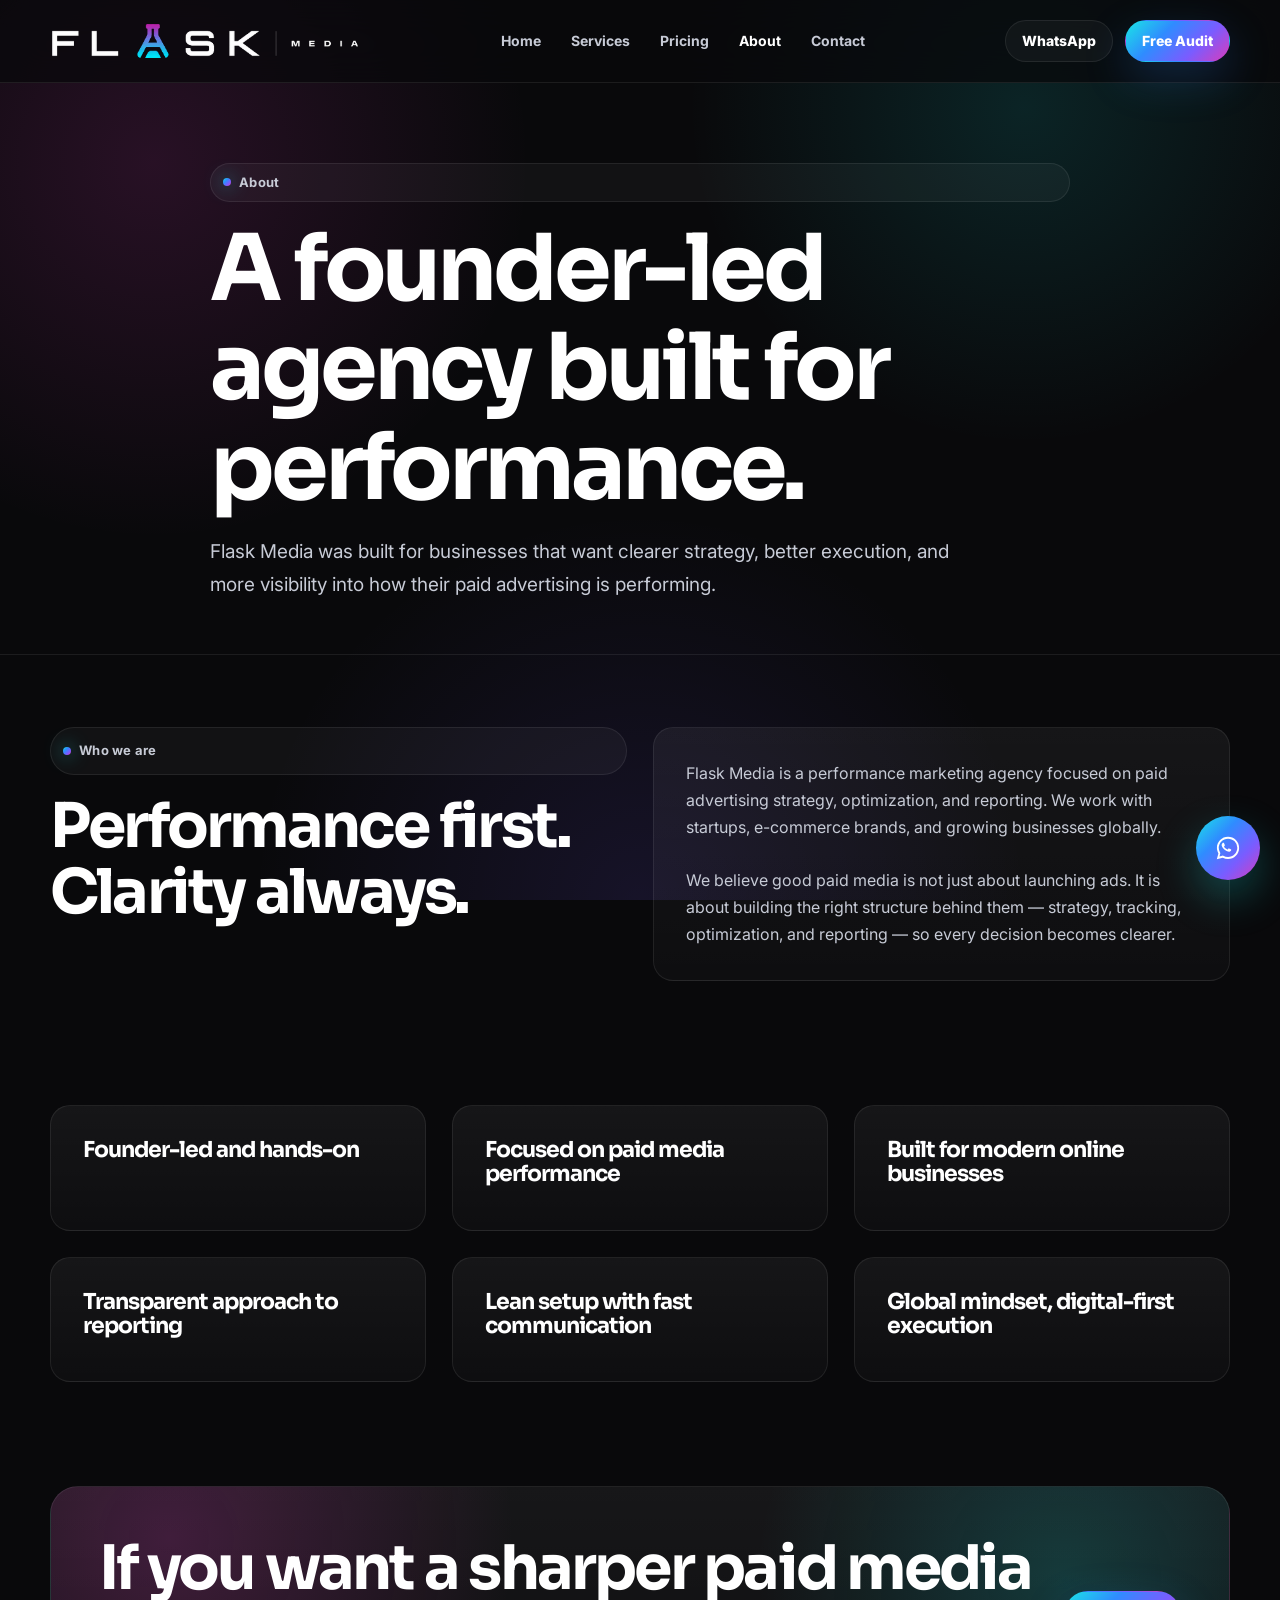
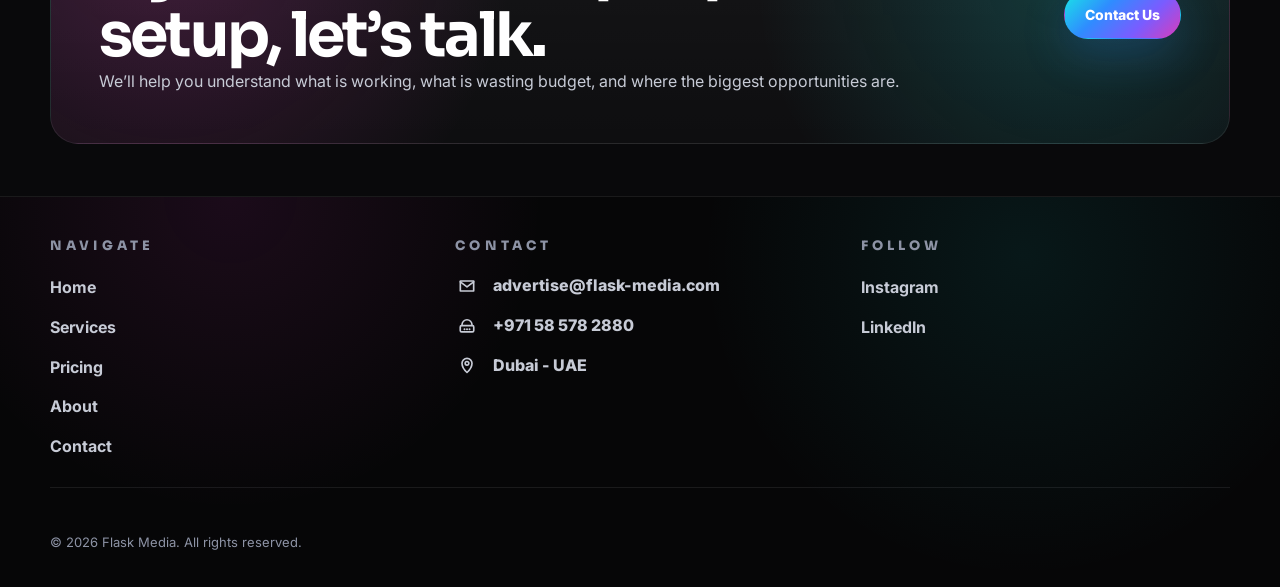
==== about.html @ 3017b017 "update" ====
<!doctype html>
<html lang="en">

<head>
<!-- Google Tag Manager -->
<script>(function(w,d,s,l,i){w[l]=w[l]||[];w[l].push({'gtm.start':
new Date().getTime(),event:'gtm.js'});var f=d.getElementsByTagName(s)[0],
j=d.createElement(s),dl=l!='dataLayer'?'&l='+l:'';j.async=true;j.src=
'https://www.googletagmanager.com/gtm.js?id='+i+dl;f.parentNode.insertBefore(j,f);
})(window,document,'script','dataLayer','GTM-PZXGPVW9');</script>
<!-- End Google Tag Manager -->
    <meta charset="utf-8">
    <meta name="viewport" content="width=device-width, initial-scale=1">
    <title>About | Flask Media</title>
    <meta name="description"
        content="A founder-led performance marketing agency built for clarity, measurable growth, and global online businesses.">
    <link rel="icon" href="assets/images/favicon.png">
    <link rel="stylesheet" href="assets/css/style.css"><!-- GTM / GA4 / Meta Pixel placeholders -->
</head>

<body>
    <header class="site-header">
        <div class="container nav-wrap"><a class="logo" href="index.html"><img src="assets/images/flask-media-logo.png"
                    alt="Flask Media logo"></a>
            <nav class="nav-links"><a href="index.html">Home</a><a href="services.html">Services</a><a
                    href="pricing.html">Pricing</a><a class="active" href="about.html">About</a><a
                    href="contact.html">Contact</a></nav>
            <div class="header-actions"><a class="btn btn-secondary btn-small" data-whatsapp>WhatsApp</a><a
                    class="btn btn-primary btn-small" href="contact.html">Free Audit</a><button class="mobile-toggle"
                    aria-label="Open menu"><span></span><span></span><span></span></button></div>
        </div>
    </header>
    <main>
        <section class="page-hero">
            <div class="container section-head reveal"><span class="eyebrow">About</span>
                <h1>A founder-led agency built for performance.</h1>
                <p class="lead">Flask Media was built for businesses that want clearer strategy, better execution, and
                    more visibility into how their paid advertising is performing.</p>
            </div>
        </section>
        <section class="section">
            <div class="container grid-2">
                <div class="section-head reveal"><span class="eyebrow">Who we are</span>
                    <h2>Performance first. Clarity always.</h2>
                </div>
                <div class="card reveal">
                    <p>Flask Media is a performance marketing agency focused on paid advertising strategy, optimization,
                        and reporting. We work with startups, e-commerce brands, and growing businesses globally.</p>
                    <br>
                    <p>We believe good paid media is not just about launching ads. It is about building the right
                        structure behind them — strategy, tracking, optimization, and reporting — so every decision
                        becomes clearer.</p>
                </div>
            </div>
        </section>
        <section class="section-tight">
            <div class="container grid-3">
                <article class="card reveal">
                    <h3>Founder-led and hands-on</h3>
                </article>
                <article class="card reveal">
                    <h3>Focused on paid media performance</h3>
                </article>
                <article class="card reveal">
                    <h3>Built for modern online businesses</h3>
                </article>
                <article class="card reveal">
                    <h3>Transparent approach to reporting</h3>
                </article>
                <article class="card reveal">
                    <h3>Lean setup with fast communication</h3>
                </article>
                <article class="card reveal">
                    <h3>Global mindset, digital-first execution</h3>
                </article>
            </div>
        </section>
        <section class="section-tight">
            <div class="container cta-band reveal">
                <div>
                    <h2>If you want a sharper paid media setup, let’s talk.</h2>
                    <p>We’ll help you understand what is working, what is wasting budget, and where the biggest
                        opportunities are.</p>
                </div><a href="contact.html" class="btn btn-primary">Contact Us</a>
            </div>
        </section>
    </main>
    <footer class="site-footer">
    <div class="container">
      <div class="footer-directory">
        <div class="footer-column">
          <h3>NAVIGATE</h3>
          <div class="footer-links">
            <a href="index.html">Home</a>
            <a href="services.html">Services</a>
            <a href="pricing.html">Pricing</a>
            <a href="about.html">About</a>
            <a href="contact.html">Contact</a>
          </div>
        </div>

        <div class="footer-column">
          <h3>CONTACT</h3>
          <div class="footer-contact-list">
            <a href="mailto:advertise@flask-media.com" class="footer-contact-item">
              <svg class="footer-contact-icon" viewBox="0 0 24 24" aria-hidden="true" focusable="false">
                <path d="M4 6h16v12H4V6Z" fill="none" stroke="currentColor" stroke-width="2" stroke-linejoin="round"/>
                <path d="M4 7l8 6 8-6" fill="none" stroke="currentColor" stroke-width="2" stroke-linecap="round" stroke-linejoin="round"/>
              </svg>
              <span>advertise@flask-media.com</span>
            </a>
            <a href="tel:+971585782880" class="footer-contact-item">
              <svg class="footer-contact-icon" viewBox="0 0 24 24" aria-hidden="true" focusable="false">
                <path d="M6 10.5c0-3.3 2.7-6 6-6s6 2.7 6 6" fill="none" stroke="currentColor" stroke-width="2" stroke-linecap="round"/>
                <path d="M5.5 11.5h13c.9 0 1.6.7 1.6 1.6v4.4c0 .9-.7 1.6-1.6 1.6h-13c-.9 0-1.6-.7-1.6-1.6v-4.4c0-.9.7-1.6 1.6-1.6Z" fill="none" stroke="currentColor" stroke-width="2" stroke-linejoin="round"/>
                <path d="M9 16h.01M12 16h.01M15 16h.01" fill="none" stroke="currentColor" stroke-width="2.4" stroke-linecap="round"/>
              </svg>
              <span>+971 58 578 2880</span>
            </a>
            <span class="footer-contact-item footer-location">
              <svg class="footer-contact-icon" viewBox="0 0 24 24" aria-hidden="true" focusable="false">
                <path d="M12 21s6-5.3 6-11a6 6 0 1 0-12 0c0 5.7 6 11 6 11Z" fill="none" stroke="currentColor" stroke-width="2" stroke-linejoin="round"/>
                <path d="M12 12.2a2.2 2.2 0 1 0 0-4.4 2.2 2.2 0 0 0 0 4.4Z" fill="none" stroke="currentColor" stroke-width="2"/>
              </svg>
              <span>Dubai - UAE</span>
            </span>
          </div>
        </div>

        <div class="footer-column">
          <h3>FOLLOW</h3>
          <div class="footer-links">
            <a href="https://www.instagram.com/" target="_blank" rel="noopener">Instagram</a>
            <a href="https://www.linkedin.com/" target="_blank" rel="noopener">LinkedIn</a>
          </div>
        </div>
      </div>

      <div class="copyright">
        <span>© 2026 Flask Media. All rights reserved.</span>
      </div>
    </div>
  </footer><a class="whatsapp-float" data-whatsapp aria-label="Chat on WhatsApp"><svg class="whatsapp-icon"
            viewBox="0 0 32 32" aria-hidden="true" focusable="false">
            <path fill="currentColor"
                d="M19.11 17.35c-.27-.14-1.6-.79-1.85-.88-.25-.09-.43-.14-.61.14-.18.27-.7.88-.85 1.06-.16.18-.31.2-.58.07-.27-.14-1.13-.42-2.15-1.34-.8-.71-1.34-1.59-1.5-1.86-.16-.27-.02-.42.12-.56.12-.12.27-.31.41-.47.14-.16.18-.27.27-.45.09-.18.05-.34-.02-.47-.07-.14-.61-1.47-.84-2.02-.22-.53-.44-.46-.61-.47l-.52-.01c-.18 0-.47.07-.72.34-.25.27-.95.93-.95 2.27s.97 2.63 1.11 2.81c.14.18 1.9 2.89 4.6 4.05.64.28 1.14.45 1.53.57.64.2 1.22.17 1.68.1.51-.08 1.6-.65 1.83-1.28.23-.63.23-1.17.16-1.28-.06-.11-.25-.18-.52-.32Z" />
            <path fill="currentColor"
                d="M16.02 3.2c-7 0-12.68 5.66-12.68 12.64 0 2.23.59 4.42 1.71 6.34L3.2 28.8l6.78-1.79a12.74 12.74 0 0 0 6.03 1.53h.01c7 0 12.68-5.66 12.68-12.65 0-3.38-1.32-6.55-3.71-8.94A12.58 12.58 0 0 0 16.02 3.2Zm0 23.17h-.01a10.58 10.58 0 0 1-5.39-1.48l-.39-.23-4.02 1.06 1.07-3.91-.25-.4a10.49 10.49 0 0 1-1.63-5.57c0-5.82 4.77-10.55 10.63-10.55 2.83 0 5.49 1.1 7.5 3.1a10.45 10.45 0 0 1 3.12 7.46c0 5.82-4.78 10.56-10.64 10.56Z" />
        </svg></a>
    <script src="assets/js/main.js"></script>
</body>

</html>
---- assets/css/style.css ----
@import url('https://fonts.googleapis.com/css2?family=Inter:wght@400;500;600;700;800&family=Sora:wght@500;600;700;800&display=swap');

:root {
  --bg-primary: #09090B;
  --bg-secondary: #111216;
  --bg-tertiary: #171922;
  --text-primary: #FFFFFF;
  --text-secondary: #C7CBD6;
  --text-muted: #8D93A5;
  --border-soft: rgba(255, 255, 255, 0.08);
  --card-bg: rgba(255, 255, 255, 0.04);
  --cyan: #19E6E6;
  --blue: #2F8CFF;
  --purple: #7A5CFF;
  --magenta: #D93CBB;
  --gradient-brand: linear-gradient(135deg, #19E6E6 0%, #2F8CFF 35%, #7A5CFF 68%, #D93CBB 100%);
  --gradient-soft: linear-gradient(135deg, rgba(25, 230, 230, 0.18) 0%, rgba(47, 140, 255, 0.18) 35%, rgba(122, 92, 255, 0.18) 68%, rgba(217, 60, 187, 0.18) 100%);
  --shadow-glow: 0 0 52px rgba(47, 140, 255, .18), 0 0 90px rgba(217, 60, 187, .12);
  --radius-xl: 28px;
  --radius-lg: 20px;
  --max-width: 1180px;
}

* {
  box-sizing: border-box;
}

html {
  scroll-behavior: smooth;
}

body {
  margin: 0;
  font-family: Inter, system-ui, -apple-system, BlinkMacSystemFont, 'Segoe UI', sans-serif;
  background: var(--bg-primary);
  color: var(--text-primary);
  line-height: 1.6;
  overflow-x: hidden;
}

body::before {
  content: '';
  position: fixed;
  inset: 0;
  pointer-events: none;
  z-index: -3;
  background:
    radial-gradient(circle at 12% 18%, rgba(217, 60, 187, .15), transparent 28%),
    radial-gradient(circle at 80% 12%, rgba(25, 230, 230, .12), transparent 26%),
    radial-gradient(circle at 50% 100%, rgba(122, 92, 255, .12), transparent 35%),
    #09090B;
}

a {
  color: inherit;
  text-decoration: none;
}

img {
  max-width: 100%;
  display: block;
}

.container {
  width: min(var(--max-width), calc(100% - 48px));
  margin-inline: auto;
}

.section {
  padding: 72px 0;
  position: relative;
}

.section-tight {
  padding: 52px 0;
}

.eyebrow {
  display: inline-flex;
  align-items: center;
  gap: 8px;
  padding: 8px 12px;
  border: 1px solid var(--border-soft);
  border-radius: 999px;
  background: rgba(255, 255, 255, .04);
  color: var(--text-secondary);
  font-size: 13px;
  font-weight: 700;
  letter-spacing: .02em;
}

.eyebrow::before {
  content: '';
  width: 8px;
  height: 8px;
  border-radius: 999px;
  background: var(--gradient-brand);
  box-shadow: 0 0 18px rgba(25, 230, 230, .75);
}

h1,
h2,
h3,
h4 {
  font-family: Sora, Inter, sans-serif;
  line-height: 1.08;
  letter-spacing: -0.045em;
  margin: 0;
}

h1 {
  font-size: clamp(48px, 7vw, 90px);
}

h2 {
  font-size: clamp(40px, 4.8vw, 64px);
}

h3 {
  font-size: clamp(20px, 1.9vw, 22px);
}

p {
  color: var(--text-secondary);
  margin: 0;
  font-size: 16px;
  line-height: 1.7;
}

.lead {
  font-size: clamp(17px, 1.6vw, 19px);
  max-width: 760px;
  line-height: 1.72;
}

.gradient-text {
  background: var(--gradient-brand);
  -webkit-background-clip: text;
  background-clip: text;
  color: transparent;
}

.site-header {
  position: sticky;
  top: 0;
  z-index: 50;
  backdrop-filter: blur(18px);
  background: rgba(9, 9, 11, .74);
  border-bottom: 1px solid var(--border-soft);
}

.nav-wrap {
  display: flex;
  align-items: center;
  justify-content: space-between;
  height: 82px;
}

.logo {
  display: inline-flex;
  align-items: center;
  gap: 12px;
}

.logo img {
  height: 46px;
  width: auto;
  max-width: 310px;
  object-fit: contain;
  background: transparent;
}

.logo-fallback {
  font-family: Sora, sans-serif;
  font-weight: 800;
  letter-spacing: .08em;
}

.nav-links {
  display: flex;
  align-items: center;
  gap: 30px;
  color: var(--text-secondary);
  font-weight: 700;
  font-size: 14px;
}

.nav-links a {
  transition: color .2s ease;
}

.nav-links a:hover,
.nav-links a.active {
  color: var(--text-primary);
}

.header-actions {
  display: flex;
  align-items: center;
  gap: 12px;
}

.mobile-toggle {
  display: none;
  border: 1px solid var(--border-soft);
  background: rgba(255, 255, 255, .04);
  color: #fff;
  border-radius: 12px;
  width: 44px;
  height: 44px;
  cursor: pointer;
}

.mobile-toggle span {
  display: block;
  width: 18px;
  height: 2px;
  background: #fff;
  margin: 4px auto;
  border-radius: 2px;
}

.btn {
  display: inline-flex;
  align-items: center;
  justify-content: center;
  gap: 10px;
  min-height: 48px;
  padding: 0 20px;
  border-radius: 999px;
  font-weight: 800;
  font-size: 14px;
  border: 1px solid transparent;
  transition: transform .2s ease, box-shadow .2s ease, background .2s ease, border-color .2s ease;
  cursor: pointer;
}

.btn:hover {
  transform: translateY(-2px);
}

.btn-primary {
  background: var(--gradient-brand);
  color: white;
  box-shadow: 0 16px 45px rgba(47, 140, 255, .22);
}

.btn-secondary {
  background: rgba(255, 255, 255, .04);
  border-color: var(--border-soft);
  color: var(--text-primary);
}

.btn-secondary:hover {
  border-color: rgba(255, 255, 255, .18);
  background: rgba(255, 255, 255, .07);
}

.btn-small {
  min-height: 42px;
  padding: 0 16px;
}

.hero {
  padding: 64px 0 56px;
  min-height: auto;
  display: flex;
  align-items: center;
}

.hero-grid {
  display: grid;
  grid-template-columns: 1.08fr .92fr;
  align-items: center;
  gap: 56px;
}

.hero-copy {
  display: grid;
  gap: 28px;
}

.hero-copy h1 {
  font-size: clamp(44px, 5.8vw, 78px);
  line-height: 1.12;
  letter-spacing: -0.055em;
  max-width: 740px;
}

.hero-copy h1 span {
  display: inline;
}

.hero-ctas {
  display: flex;
  flex-wrap: wrap;
  gap: 14px;
}

.hero-pills {
  display: none;
}

.pill {
  padding: 9px 12px;
  border: 1px solid var(--border-soft);
  border-radius: 999px;
  color: var(--text-secondary);
  background: rgba(255, 255, 255, .035);
  font-size: 13px;
  font-weight: 700;
}

.hero-visual {
  min-height: 500px;
  position: relative;
  display: grid;
  place-items: center;
  perspective: 1100px;
}

.hero-orb {
  position: absolute;
  width: 470px;
  height: 470px;
  background: radial-gradient(circle, rgba(25, 230, 230, .22), rgba(122, 92, 255, .15) 42%, rgba(217, 60, 187, .1) 61%, transparent 72%);
  filter: blur(12px);
  animation: pulseGlow 4.8s ease-in-out infinite;
}

.hero-emblem {
  position: relative;
  width: min(420px, 88vw);
  height: min(420px, 88vw);
  border-radius: 42px;
  transform-style: preserve-3d;
  animation: float 5.5s ease-in-out infinite;
}

.brand-emblem-core {
  position: absolute;
  inset: 0;
  display: grid;
  place-items: center;
}

.emblem-halo {
  position: absolute;
  width: 300px;
  height: 300px;
  border-radius: 999px;
  background:
    radial-gradient(circle at 48% 44%, rgba(25, 230, 230, .25), transparent 48%),
    radial-gradient(circle at 56% 36%, rgba(217, 60, 187, .22), transparent 54%),
    radial-gradient(circle at 50% 60%, rgba(122, 92, 255, .18), transparent 62%);
  filter: blur(18px);
  animation: pulseGlow 4.8s ease-in-out infinite;
}

.emblem-img {
  position: relative;
  z-index: 2;
  width: min(230px, 54vw);
  height: auto;
  object-fit: contain;
  filter: drop-shadow(0 0 22px rgba(25, 230, 230, .28)) drop-shadow(0 0 26px rgba(217, 60, 187, .18));
  animation: emblemBreath 5.5s ease-in-out infinite;
}

.emblem-svg {
  width: 100%;
  height: 100%;
  overflow: visible;
  filter: drop-shadow(0 0 26px rgba(25, 230, 230, .2)) drop-shadow(0 0 28px rgba(217, 60, 187, .15));
}

.emblem-stroke {
  stroke-dasharray: 780;
  stroke-dashoffset: 780;
  animation: drawStroke 2.6s ease forwards, shimmer 6s linear infinite 2.5s;
}

.orbit {
  position: absolute;
  inset: 0;
  border-radius: 50%;
  animation: rotateOrbit 13s linear infinite;
}

.orbit::before,
.orbit::after {
  content: '';
  position: absolute;
  width: 9px;
  height: 9px;
  border-radius: 50%;
  background: var(--cyan);
  box-shadow: 0 0 22px var(--cyan);
}

.orbit::before {
  top: 22%;
  left: 10%;
}

.orbit::after {
  right: 8%;
  bottom: 28%;
  background: var(--magenta);
  box-shadow: 0 0 22px var(--magenta);
}

.metric-card {
  position: absolute;
  width: 148px;
  padding: 14px;
  background: rgba(17, 18, 22, .66);
  border: 1px solid var(--border-soft);
  border-radius: 18px;
  backdrop-filter: blur(18px);
  box-shadow: var(--shadow-glow);
  animation: metricFloat 5s ease-in-out infinite;
}

.metric-card small {
  color: var(--text-muted);
  font-weight: 700;
  font-size: 11px;
  text-transform: uppercase;
  letter-spacing: .06em;
}

.metric-card strong {
  display: block;
  font-family: Sora, sans-serif;
  font-size: 20px;
  margin-top: 4px;
}

.metric-card .up {
  color: var(--cyan);
  font-size: 12px;
  font-weight: 800;
}

.metric-1 {
  left: 0;
  top: 86px;
}

.metric-2 {
  right: -4px;
  top: 122px;
  animation-delay: -.6s;
}

.metric-3 {
  left: 26px;
  bottom: 78px;
  animation-delay: -1.2s;
}

.metric-4 {
  right: 34px;
  bottom: 58px;
  animation-delay: -1.8s;
}

.signal-lines {
  position: absolute;
  inset: 0;
  opacity: .55;
}

.signal-lines path {
  stroke-dasharray: 320;
  stroke-dashoffset: 320;
  animation: drawLine 5s ease-in-out infinite;
}

.grid-2 {
  display: grid;
  grid-template-columns: 1fr 1fr;
  gap: 26px;
}

.grid-3 {
  display: grid;
  grid-template-columns: repeat(3, 1fr);
  gap: 26px;
}

.grid-4 {
  display: grid;
  grid-template-columns: repeat(4, 1fr);
  gap: 22px;
}

.section-head {
  display: grid;
  gap: 18px;
  margin-bottom: 46px;
  max-width: 860px;
}

.card {
  position: relative;
  padding: 32px;
  border: 1px solid var(--border-soft);
  background: linear-gradient(180deg, rgba(255, 255, 255, .055), rgba(255, 255, 255, .025));
  border-radius: var(--radius-lg);
  overflow: hidden;
  transition: transform .24s ease, border-color .24s ease, background .24s ease;
}

.card::before {
  content: '';
  position: absolute;
  inset: 0;
  background: var(--gradient-soft);
  opacity: 0;
  transition: opacity .24s ease;
  pointer-events: none;
}

.card:hover {
  transform: translateY(-6px);
  border-color: rgba(255, 255, 255, .18);
}

.card:hover::before {
  opacity: 1;
}

.card>* {
  position: relative;
  z-index: 1;
}

.icon-badge {
  width: 46px;
  height: 46px;
  border-radius: 14px;
  background: var(--gradient-brand);
  display: grid;
  place-items: center;
  font-weight: 900;
  margin-bottom: 18px;
  box-shadow: 0 14px 30px rgba(47, 140, 255, .2);
}

.card h3 {
  margin-bottom: 12px;
}

.card ul,
.price-card ul {
  padding-left: 18px;
  margin: 18px 0 0;
  color: var(--text-secondary);
}

.card li,
.price-card li {
  margin: 8px 0;
}

.platform-card {
  min-height: 150px;
  padding: 22px 16px;
  text-align: center;
  font-weight: 800;
  color: var(--text-secondary);
  display: flex;
  flex-direction: column;
  align-items: center;
  justify-content: center;
}

.platform-card span {
  display: none;
}

.process {
  counter-reset: step;
}

.process-card::before {
  counter-increment: step;
  content: '0' counter(step);
  font-family: Sora, sans-serif;
  font-size: 14px;
  font-weight: 900;
  color: transparent;
  background: var(--gradient-brand);
  -webkit-background-clip: text;
  background-clip: text;
}

.process-card h3 {
  margin-top: 16px;
}

.cta-band {
  padding: 48px;
  border: 1px solid var(--border-soft);
  border-radius: var(--radius-xl);
  background:
    radial-gradient(circle at 10% 20%, rgba(217, 60, 187, .22), transparent 32%),
    radial-gradient(circle at 86% 36%, rgba(25, 230, 230, .18), transparent 30%),
    linear-gradient(180deg, rgba(255, 255, 255, .06), rgba(255, 255, 255, .025));
  display: grid;
  grid-template-columns: 1fr auto;
  gap: 28px;
  align-items: center;
}

.page-hero {
  padding: 80px 0 52px;
  border-bottom: 1px solid var(--border-soft);
}

.page-hero .section-head {
  margin-bottom: 0;
}

.page-hero h1 {
  font-size: clamp(62px, 7.2vw, 102px);
  max-width: 11ch;
}

.page-hero .lead {
  max-width: 760px;
}

.price-card {
  display: flex;
  flex-direction: column;
  min-height: 100%;
}

.price-card .tier {
  color: var(--text-muted);
  font-weight: 800;
  text-transform: uppercase;
  font-size: 12px;
  letter-spacing: .08em;
}

.price-card .price {
  font-family: Sora, sans-serif;
  font-size: 30px;
  line-height: 1.05;
  margin: 22px 0 10px;
}

.price-card .setup {
  color: var(--text-muted);
  font-size: 14px;
  margin-bottom: 4px;
}

.price-card .btn {
  margin-top: auto;
  align-self: flex-start;
}

.form-wrap {
  display: grid;
  grid-template-columns: .82fr 1.18fr;
  gap: 26px;
  align-items: start;
}

.contact-panel {
  position: sticky;
  top: 100px;
}

.form-card {
  padding: 30px;
}

.form-grid {
  display: grid;
  grid-template-columns: 1fr 1fr;
  gap: 16px;
}

.field {
  display: grid;
  gap: 7px;
}

.field.full {
  grid-column: 1 / -1;
}

label {
  color: var(--text-secondary);
  font-weight: 800;
  font-size: 13px;
}

input,
select,
textarea {
  width: 100%;
  background: rgba(255, 255, 255, .045);
  border: 1px solid var(--border-soft);
  color: var(--text-primary);
  border-radius: 14px;
  min-height: 48px;
  padding: 12px 14px;
  font: inherit;
  outline: none;
}

textarea {
  min-height: 140px;
  resize: vertical;
}

input:focus,
select:focus,
textarea:focus {
  border-color: rgba(25, 230, 230, .55);
  box-shadow: 0 0 0 4px rgba(25, 230, 230, .08);
}

select option {
  color: #111;
}













.whatsapp-float {
  position: fixed;
  right: 20px;
  bottom: 20px;
  z-index: 60;
  width: 64px;
  height: 64px;
  border-radius: 999px;
  display: grid;
  place-items: center;
  background: var(--gradient-brand);
  box-shadow: 0 18px 42px rgba(25, 230, 230, .26);
  color: #fff;
  transition: transform .2s ease, box-shadow .2s ease;
}

.whatsapp-float:hover {
  transform: translateY(-2px) scale(1.03);
  box-shadow: 0 22px 48px rgba(25, 230, 230, .3);
}

.whatsapp-icon {
  width: 28px;
  height: 28px;
  display: block;
}

.reveal {
  opacity: 0;
  transform: translateY(22px);
  transition: opacity .65s ease, transform .65s ease;
}

.reveal.visible {
  opacity: 1;
  transform: translateY(0);
}

@keyframes float {

  0%,
  100% {
    transform: translateY(0) rotateX(0) rotateY(0)
  }

  50% {
    transform: translateY(-18px) rotateX(2deg) rotateY(-4deg)
  }
}

@keyframes pulseGlow {

  0%,
  100% {
    opacity: .55;
    transform: scale(.95)
  }

  50% {
    opacity: 1;
    transform: scale(1.08)
  }
}

@keyframes emblemBreath {

  0%,
  100% {
    transform: scale(1);
    filter: drop-shadow(0 0 22px rgba(25, 230, 230, .28)) drop-shadow(0 0 26px rgba(217, 60, 187, .18));
  }

  50% {
    transform: scale(1.035);
    filter: drop-shadow(0 0 30px rgba(25, 230, 230, .36)) drop-shadow(0 0 34px rgba(217, 60, 187, .25));
  }
}

@keyframes drawStroke {
  to {
    stroke-dashoffset: 0;
  }
}

@keyframes shimmer {

  0%,
  100% {
    filter: brightness(1)
  }

  50% {
    filter: brightness(1.35)
  }
}

@keyframes rotateOrbit {
  to {
    transform: rotate(360deg);
  }
}

@keyframes metricFloat {

  0%,
  100% {
    transform: translateY(0)
  }

  50% {
    transform: translateY(-12px)
  }
}

@keyframes drawLine {
  0% {
    stroke-dashoffset: 320;
    opacity: .1
  }

  45%,
  65% {
    stroke-dashoffset: 0;
    opacity: .55
  }

  100% {
    stroke-dashoffset: -320;
    opacity: .08
  }
}

@media (prefers-reduced-motion: reduce) {

  *,
  *::before,
  *::after {
    animation-duration: .001ms !important;
    animation-iteration-count: 1 !important;
    transition-duration: .001ms !important;
    scroll-behavior: auto !important;
  }
}

@media (max-width: 980px) {

  .nav-links,
  .header-actions .btn-secondary {
    display: none;
  }

  .mobile-toggle {
    display: block;
  }

  .nav-links.open {
    display: flex;
    position: absolute;
    top: 76px;
    left: 18px;
    right: 18px;
    flex-direction: column;
    align-items: stretch;
    gap: 0;
    padding: 14px;
    background: rgba(9, 9, 11, 0.98);
    backdrop-filter: blur(22px);
    border: 1px solid var(--border-soft);
    border-radius: 18px;
    box-shadow: var(--shadow-glow);
  }

  .nav-links.open a {
    padding: 14px;
    border-radius: 12px;
  }

  .nav-links.open a:hover {
    background: rgba(255, 255, 255, .05);
  }

  .hero-grid,
  .grid-2,
  .form-wrap,
  .footer-grid,
  .cta-band {
    grid-template-columns: 1fr;
  }

  .hero {
    padding: 52px 0 44px;
  }

  .hero-visual {
    min-height: 380px;
  }

  .grid-3,
  .grid-4 {
    grid-template-columns: 1fr 1fr;
  }

  .contact-panel {
    position: static;
  }
}

@media (max-width: 620px) {
  .container {
    width: min(100% - 30px, var(--max-width));
  }

  .section {
    padding: 52px 0;
  }

  .section-tight {
    padding: 38px 0;
  }

  .page-hero {
    padding: 60px 0 40px;
  }

  .nav-wrap {
    height: 72px;
  }

  .nav-links.open {
    top: 68px;
  }

  .logo img {
    height: 46px;
    width: auto;
    max-width: 310px;
    object-fit: contain;
    background: transparent;
  }

  .hero {
    min-height: auto;
    padding: 40px 0 44px;
  }

  .hero-visual {
    min-height: 320px;
  }

  .emblem-img {
    width: min(190px, 52vw);
  }

  .emblem-halo {
    width: 240px;
    height: 240px;
  }

  .metric-card {
    width: 132px;
    padding: 12px;
  }

  .metric-1 {
    left: 0;
    top: 58px;
  }

  .metric-2 {
    right: 0;
    top: 88px;
  }

  .metric-3 {
    left: 0;
    bottom: 48px;
  }

  .metric-4 {
    right: 8px;
    bottom: 30px;
  }

  .grid-3,
  .grid-4,
  .form-grid {
    grid-template-columns: 1fr;
  }

  .cta-band,
  .card,
  .form-card {
    padding: 24px;
  }

  .btn {
    width: 100%;
  }

  .header-actions .btn-primary {
    display: none;
  }
}

/* Final hero / logo refinements */
.logo,
.footer-logo {
  background: transparent;
}

.logo img,


.hero-emblem {
  width: min(440px, 88vw);
  height: min(440px, 88vw);
}

.hero-emblem img,
.hero-emblem .emblem-logo,
.hero-emblem .brand-emblem {
  width: min(210px, 46%);
  max-width: 210px;
  height: auto;
  object-fit: contain;
  filter: drop-shadow(0 0 30px rgba(25, 230, 230, .46)) drop-shadow(0 0 42px rgba(217, 60, 187, .3));
  transform: scale(1.55);
  transform-origin: center;
}

.hero-orb {
  width: 500px;
  height: 500px;
}

@media (max-width: 980px) {
  .hero-copy h1 {
    font-size: clamp(42px, 8vw, 68px);
    max-width: 720px;
  }

  .hero-emblem {
    width: min(420px, 90vw);
    height: min(420px, 90vw);
  }

  .hero-emblem img,
  .hero-emblem .emblem-logo,
  .hero-emblem .brand-emblem {
    transform: scale(1.45);
  }
}

@media (max-width: 620px) {
  .logo img {
    height: 38px;
    max-width: 230px;
  }

  .hero-copy h1 {
    font-size: clamp(40px, 11vw, 54px);
    line-height: 1.08;
  }

  .hero {
    min-height: auto;
    padding: 36px 0 36px;
  }

  .hero-visual {
    min-height: 300px;
  }

  .hero-emblem {
    width: min(340px, 90vw);
    height: min(340px, 90vw);
  }

  .hero-emblem img,
  .hero-emblem .emblem-logo,
  .hero-emblem .brand-emblem {
    transform: scale(1.28);
  }
}

/* Final platform logo/card sizing */
.platform-card {
  min-height: 150px;
  padding: 22px 16px;
  display: flex;
  flex-direction: column;
  align-items: center;
  justify-content: center;
}

.platform-card span {
  display: none;
}

.platform-logo {
  max-width: 44px;
  max-height: 36px;
  width: auto;
  height: auto;
  object-fit: contain;
  display: block;
  margin: 0 auto 12px;
  background: transparent;
}

.platform-card strong {
  display: block;
  color: var(--text-secondary);
  font-weight: 800;
  font-size: 15px;
  line-height: 1.3;
}

@media (max-width: 620px) {
  .platform-card {
    min-height: 122px;
    padding: 18px 12px;
  }

  .platform-logo {
    max-width: 36px;
    max-height: 30px;
    margin-bottom: 10px;
  }

  .platform-card strong {
    font-size: 14px;
  }
}

/* Final hero cleanup: remove extra hero label spacing and move lower metric cards away from flask */
.hero-copy {
  gap: 24px;
}

.metric-3 {
  left: -12px;
  bottom: 42px;
  animation-delay: -1.2s;
}

.metric-4 {
  right: -18px;
  bottom: 26px;
  animation-delay: -1.8s;
}

@media (max-width: 620px) {
  .hero-copy {
    gap: 22px;
  }

  .metric-3 {
    left: -2px;
    bottom: 34px;
  }

  .metric-4 {
    right: -2px;
    bottom: 18px;
  }
}

/* Final footer and contact details */

.site-footer {
  border-top: 1px solid var(--border-soft);
  padding: 64px 0 42px;
  background:
    radial-gradient(circle at 18% 0%, rgba(217, 60, 187, .10), transparent 28%),
    radial-gradient(circle at 80% 15%, rgba(25, 230, 230, .08), transparent 30%),
    rgba(0, 0, 0, .28);
}

.footer-directory {
  display: grid;
  grid-template-columns: 1fr 1fr 1fr;
  gap: 42px;
  padding: 34px 0;
  border-top: 1px solid var(--border-soft);
  border-bottom: 1px solid var(--border-soft);
}

.footer-column h3 {
  color: var(--text-muted);
  font-size: 13px;
  letter-spacing: .32em;
  font-weight: 800;
  margin: 0 0 22px;
}

.footer-links,
.footer-contact-list {
  display: grid;
  gap: 14px;
  color: var(--text-secondary);
  font-weight: 700;
}

.footer-links a,
.footer-contact-list a,
.footer-contact-list span {
  color: var(--text-secondary);
  transition: color .2s ease;
}

.footer-links a:hover,
.footer-contact-list a:hover {
  color: var(--text-primary);
}

.footer-contact-list a,
.footer-contact-list span {
  display: flex;
  align-items: center;
  gap: 12px;
}

.footer-logo img {
  height: 46px;
  width: auto;
  max-width: 320px;
  object-fit: contain;
  background: transparent;
}

.footer-note {
  margin-top: 0;
  max-width: 520px;
}

.copyright {
  margin-top: 32px;
  color: var(--text-muted);
  font-size: 13px;
  display: flex;
  justify-content: space-between;
  gap: 16px;
  flex-wrap: wrap;
}

.contact-panel-details {
  display: grid;
  gap: 14px;
  margin-top: 24px;
  color: var(--text-muted);
}

.contact-panel-details p {
  color: var(--text-muted);
  font-size: 15px;
  line-height: 1.6;
}

.contact-panel-details a,
.contact-panel-details span {
  color: var(--text-primary);
  font-weight: 800;
}

.contact-panel-details a:hover {
  color: var(--cyan);
}


@media (max-width: 980px) {
  .footer-directory {
    grid-template-columns: 1fr;
    gap: 34px;
  }
}

@media (max-width: 620px) {
  .site-footer {
    padding: 52px 0 36px;
  }

  .footer-directory {
    gap: 30px;
    padding: 30px 0;
  }

  .footer-column h3 {
    font-size: 12px;
    letter-spacing: .28em;
  }

  .copyright {
    display: grid;
    gap: 10px;
    text-align: center;
    justify-content: center;
  }
}


/* Final footer cleanup: remove logo/summary area spacing */
.footer-directory {
  margin-top: 0;
}

.site-footer {
  padding-top: 56px;
}


/* Final footer location visibility fix */
.footer-location,
.footer-location span {
  color: var(--text-secondary) !important;
}

.footer-location {
  display: flex !important;
  align-items: center;
  gap: 12px;
  font-weight: 700;
}


/* Final footer contact icon alignment */
.footer-contact-list {
  gap: 18px;
}

.footer-contact-list a,
.footer-contact-list .footer-location {
  display: grid !important;
  grid-template-columns: 28px auto;
  align-items: center;
  column-gap: 14px;
  color: var(--text-secondary) !important;
  font-weight: 800;
}

.contact-icon {
  width: 28px;
  height: 28px;
  display: inline-grid;
  place-items: center;
  color: var(--text-secondary) !important;
  opacity: 1;
  font-size: 19px;
  line-height: 1;
  text-align: center;
}

.footer-contact-list a:hover .contact-icon,
.footer-contact-list a:hover span {
  color: var(--text-primary) !important;
}

.footer-contact-list a > span:last-child,
.footer-contact-list .footer-location > span:last-child {
  line-height: 1.35;
}

@media (max-width: 620px) {
  .footer-contact-list a,
  .footer-contact-list .footer-location {
    grid-template-columns: 26px auto;
    column-gap: 12px;
  }

  .contact-icon {
    width: 26px;
    height: 26px;
    font-size: 18px;
  }
}


/* Final footer SVG contact icon fix */
.footer-contact-list {
  display: grid !important;
  gap: 18px !important;
}

.footer-contact-item {
  display: grid !important;
  grid-template-columns: 24px auto !important;
  align-items: center !important;
  column-gap: 14px !important;
  color: var(--text-secondary) !important;
  font-weight: 800 !important;
  line-height: 1.35 !important;
}

.footer-contact-icon {
  width: 20px !important;
  height: 20px !important;
  display: block !important;
  color: var(--text-secondary) !important;
  opacity: 1 !important;
  justify-self: center !important;
  flex: 0 0 20px !important;
}

.footer-contact-item span {
  display: block !important;
}

.footer-contact-item:hover,
.footer-contact-item:hover .footer-contact-icon {
  color: var(--text-primary) !important;
}

@media (max-width: 620px) {
  .footer-contact-item {
    grid-template-columns: 22px auto !important;
    column-gap: 12px !important;
  }

  .footer-contact-icon {
    width: 19px !important;
    height: 19px !important;
  }
}


/* Final footer spacing cleanup: remove top divider and reduce footer height */
.site-footer {
  padding: 42px 0 34px !important;
}

.footer-directory {
  border-top: 0 !important;
  padding-top: 0 !important;
  padding-bottom: 28px !important;
  gap: 36px !important;
}

.copyright {
  margin-top: 24px !important;
  padding-top: 20px !important;
}

@media (max-width: 620px) {
  .site-footer {
    padding: 36px 0 30px !important;
  }

  .footer-directory {
    padding-bottom: 24px !important;
    gap: 26px !important;
  }

  .copyright {
    margin-top: 20px !important;
  }
}
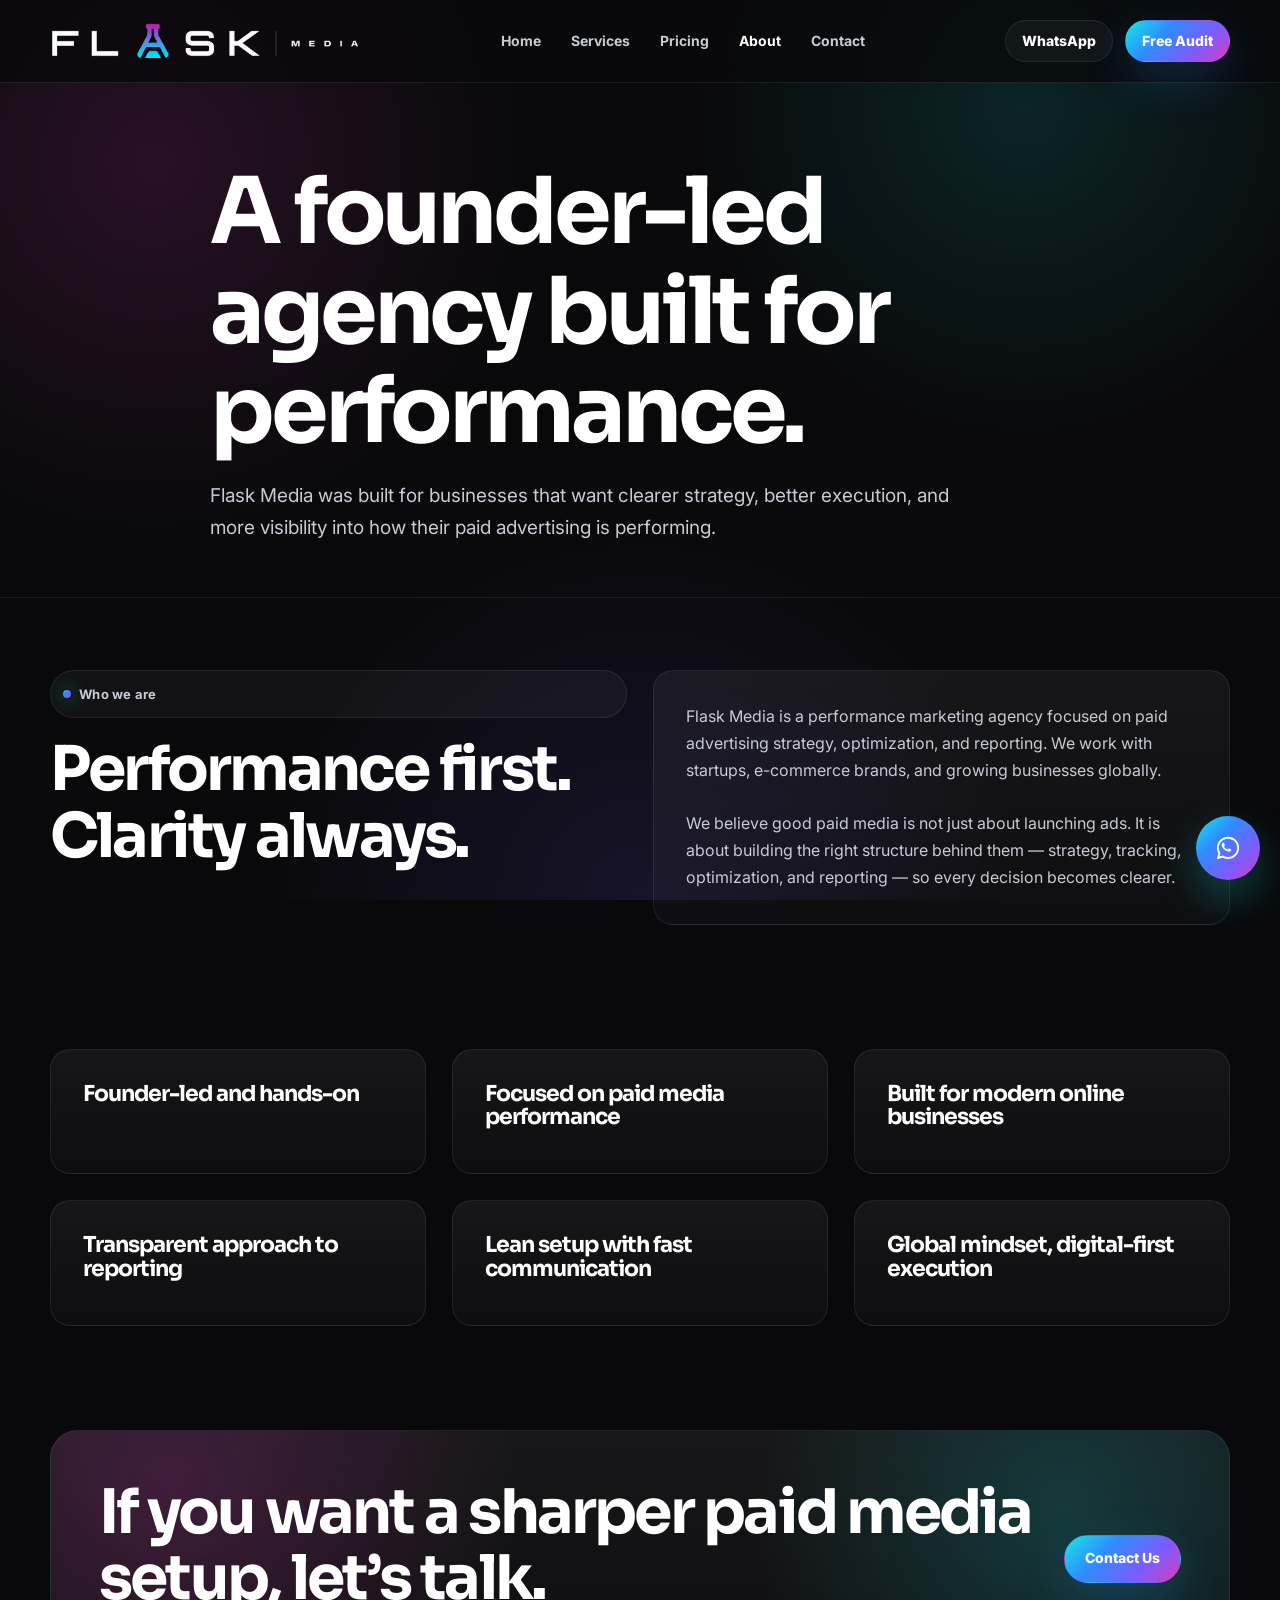
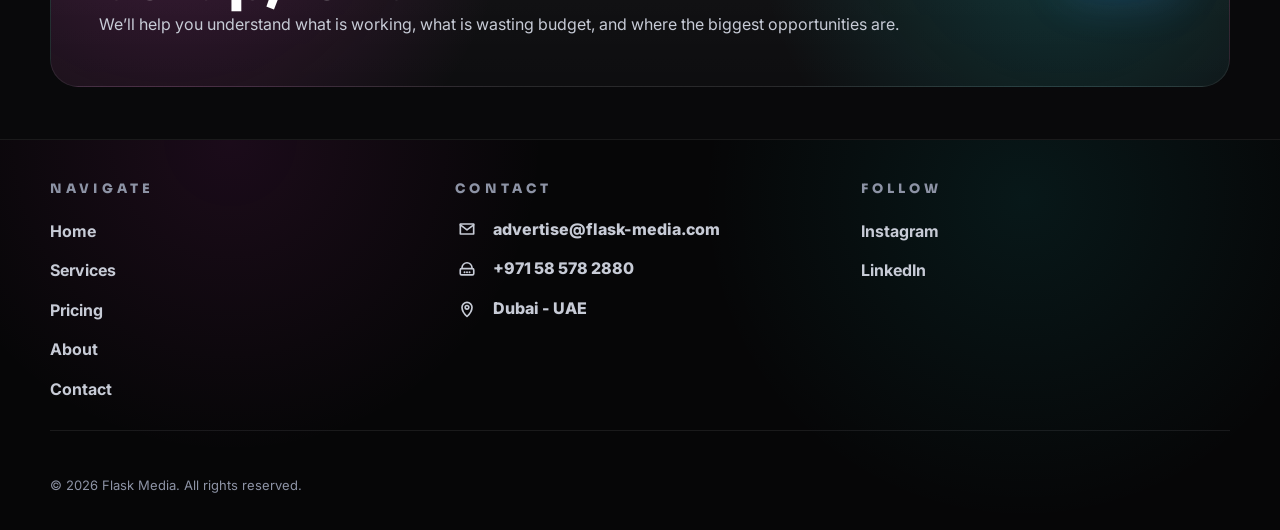
==== commit b8257929: "update" ====
--- a/about.html
+++ b/about.html
@@ -32,8 +32,7 @@
     </header>
     <main>
         <section class="page-hero">
-            <div class="container section-head reveal"><span class="eyebrow">About</span>
-                <h1>A founder-led agency built for performance.</h1>
+            <div class="container section-head reveal"><h1>A founder-led agency built for performance.</h1>
                 <p class="lead">Flask Media was built for businesses that want clearer strategy, better execution, and
                     more visibility into how their paid advertising is performing.</p>
             </div>
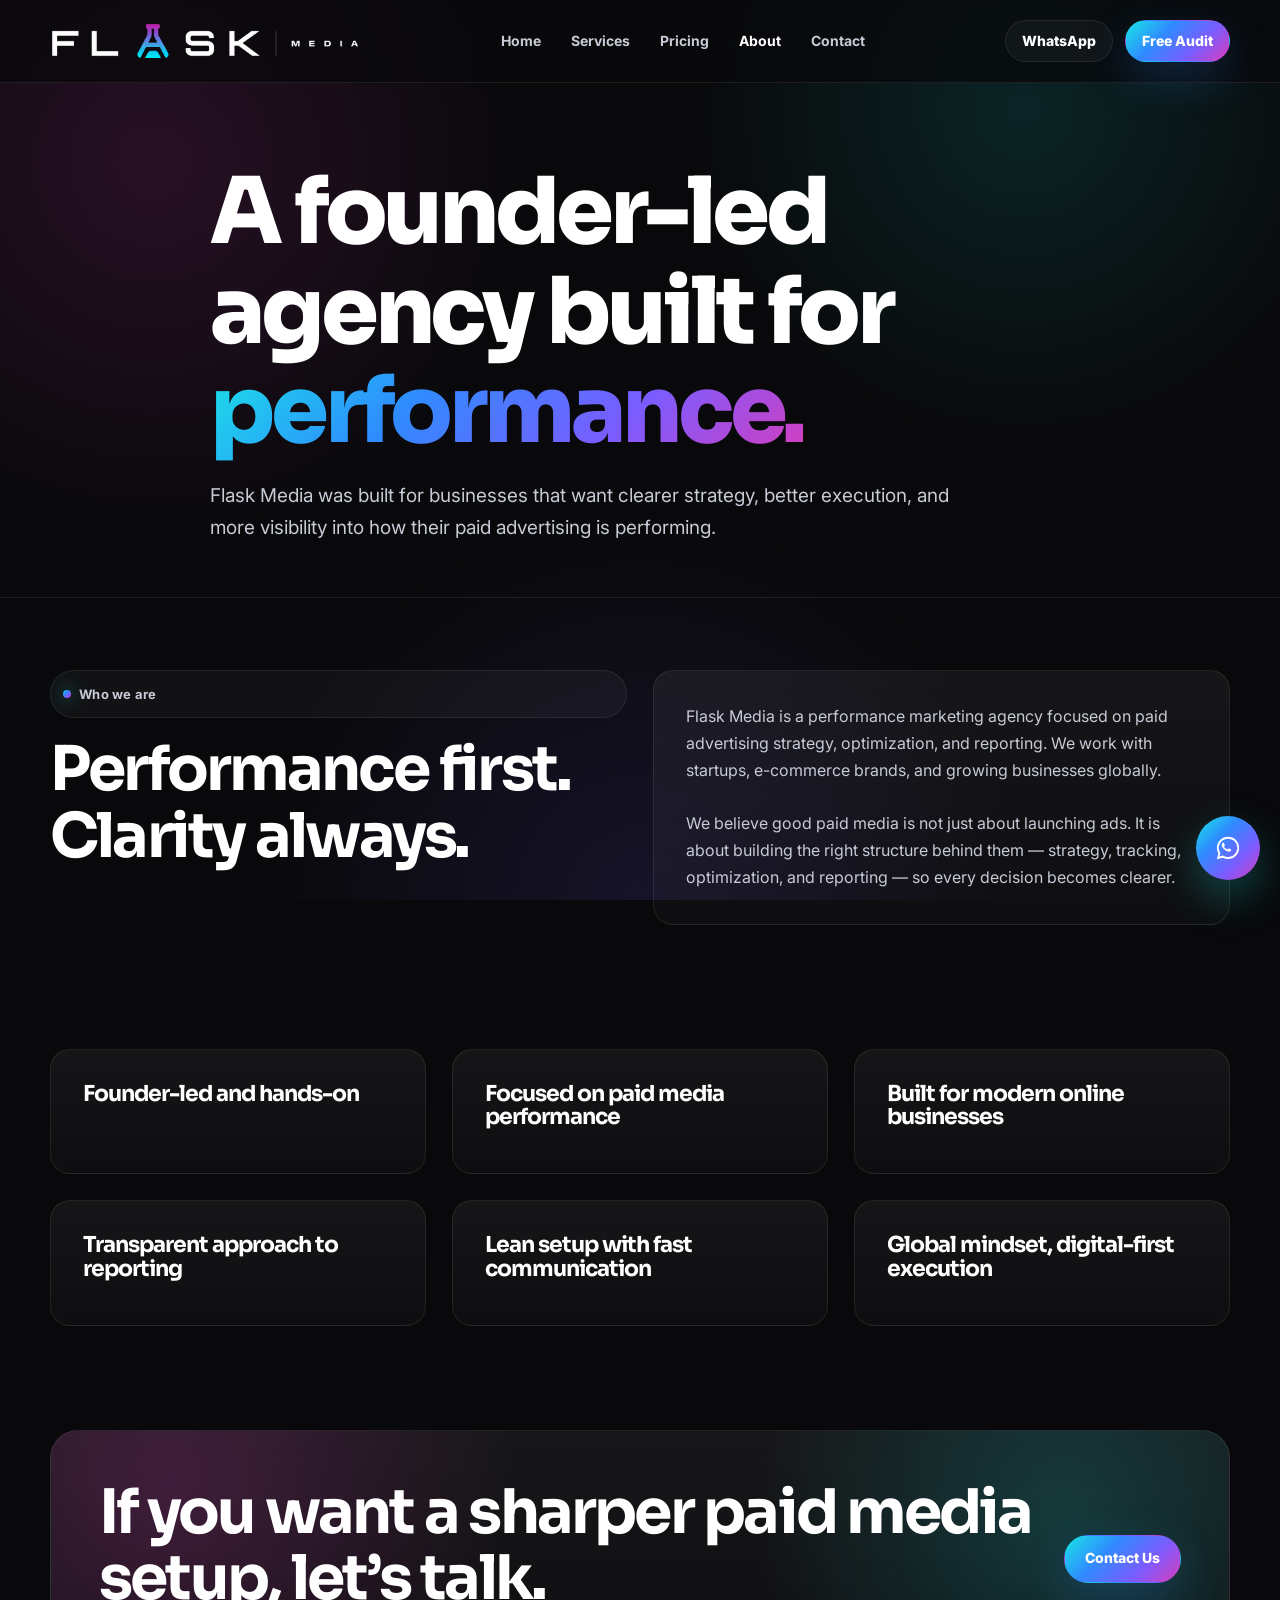
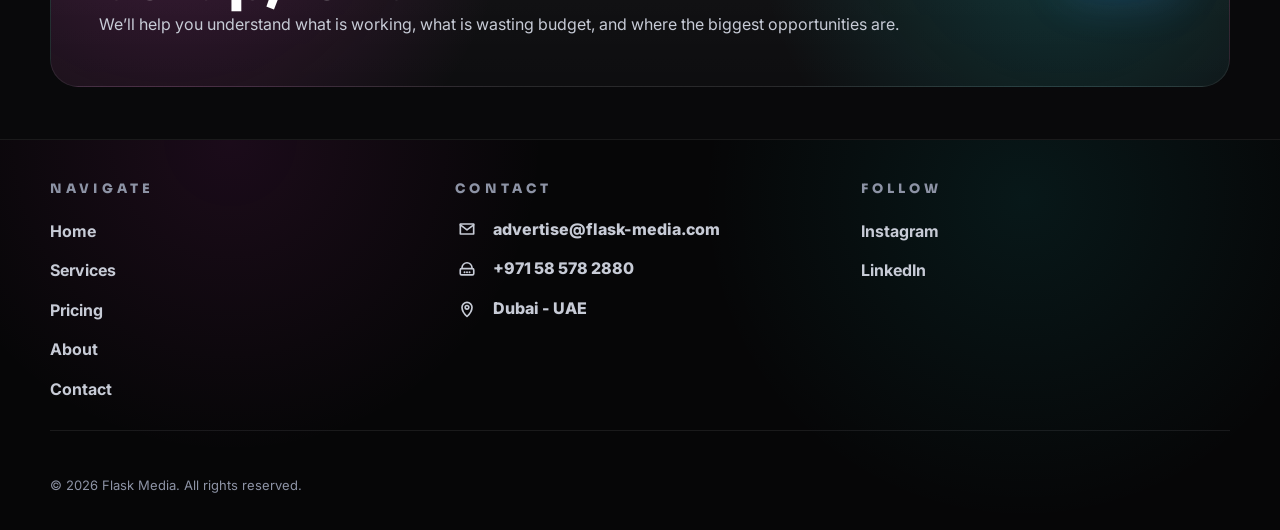
==== commit 104bf630: "update" ====
--- a/about.html
+++ b/about.html
@@ -32,7 +32,7 @@
     </header>
     <main>
         <section class="page-hero">
-            <div class="container section-head reveal"><h1>A founder-led agency built for performance.</h1>
+            <div class="container section-head reveal"><h1>A founder-led agency built for <span class="gradient-text">performance.</span></h1>
                 <p class="lead">Flask Media was built for businesses that want clearer strategy, better execution, and
                     more visibility into how their paid advertising is performing.</p>
             </div>
--- a/assets/css/style.css
+++ b/assets/css/style.css
@@ -1500,3 +1500,18 @@
     margin-top: 20px !important;
   }
 }
+
+
+/* Final page headline gradient styling */
+.page-hero h1 .gradient-text {
+  display: inline;
+  background: var(--gradient-brand);
+  -webkit-background-clip: text;
+  background-clip: text;
+  color: transparent;
+}
+
+.page-hero h1 {
+  font-family: Sora, Inter, sans-serif;
+  font-weight: 800;
+}
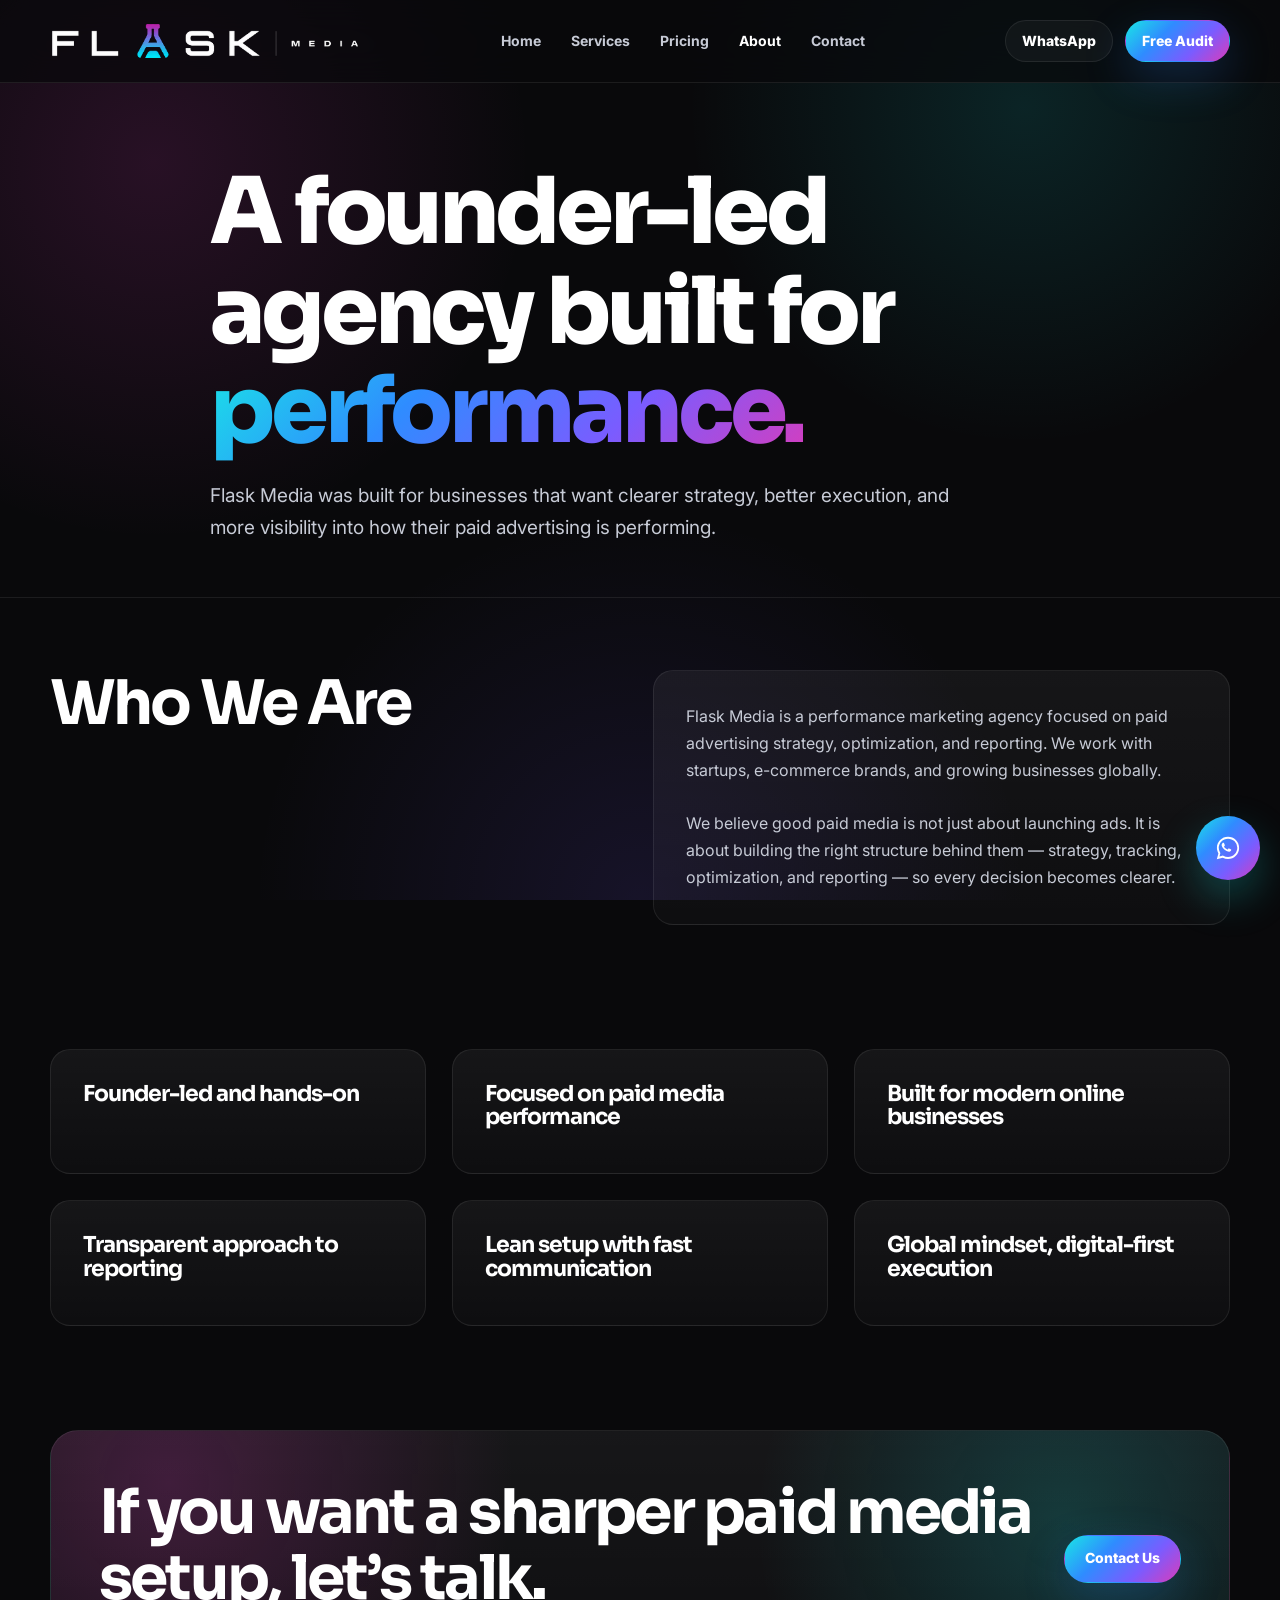
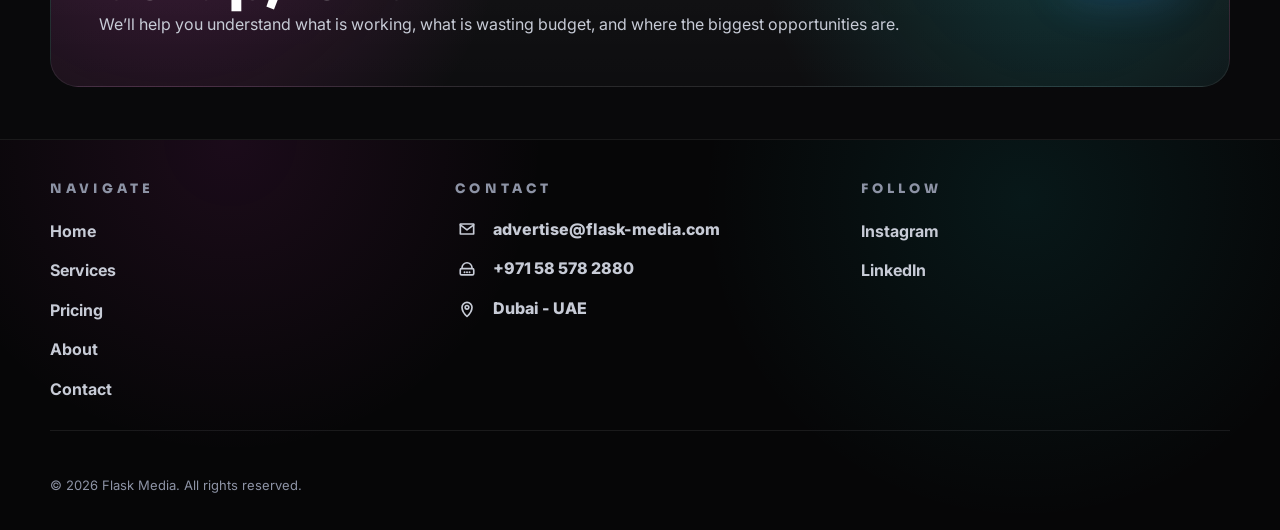
==== commit e75e7059: "update" ====
--- a/about.html
+++ b/about.html
@@ -39,8 +39,8 @@
         </section>
         <section class="section">
             <div class="container grid-2">
-                <div class="section-head reveal"><span class="eyebrow">Who we are</span>
-                    <h2>Performance first. Clarity always.</h2>
+                <div class="section-head reveal">
+          <h2>Who We Are</h2>
                 </div>
                 <div class="card reveal">
                     <p>Flask Media is a performance marketing agency focused on paid advertising strategy, optimization,
--- a/assets/css/style.css
+++ b/assets/css/style.css
@@ -1515,3 +1515,13 @@
   font-family: Sora, Inter, sans-serif;
   font-weight: 800;
 }
+
+
+/* Final cleanup: section labels removed, section title now uses the label text */
+.section-head h2 {
+  max-width: 900px;
+}
+
+.section-head .eyebrow {
+  display: none !important;
+}
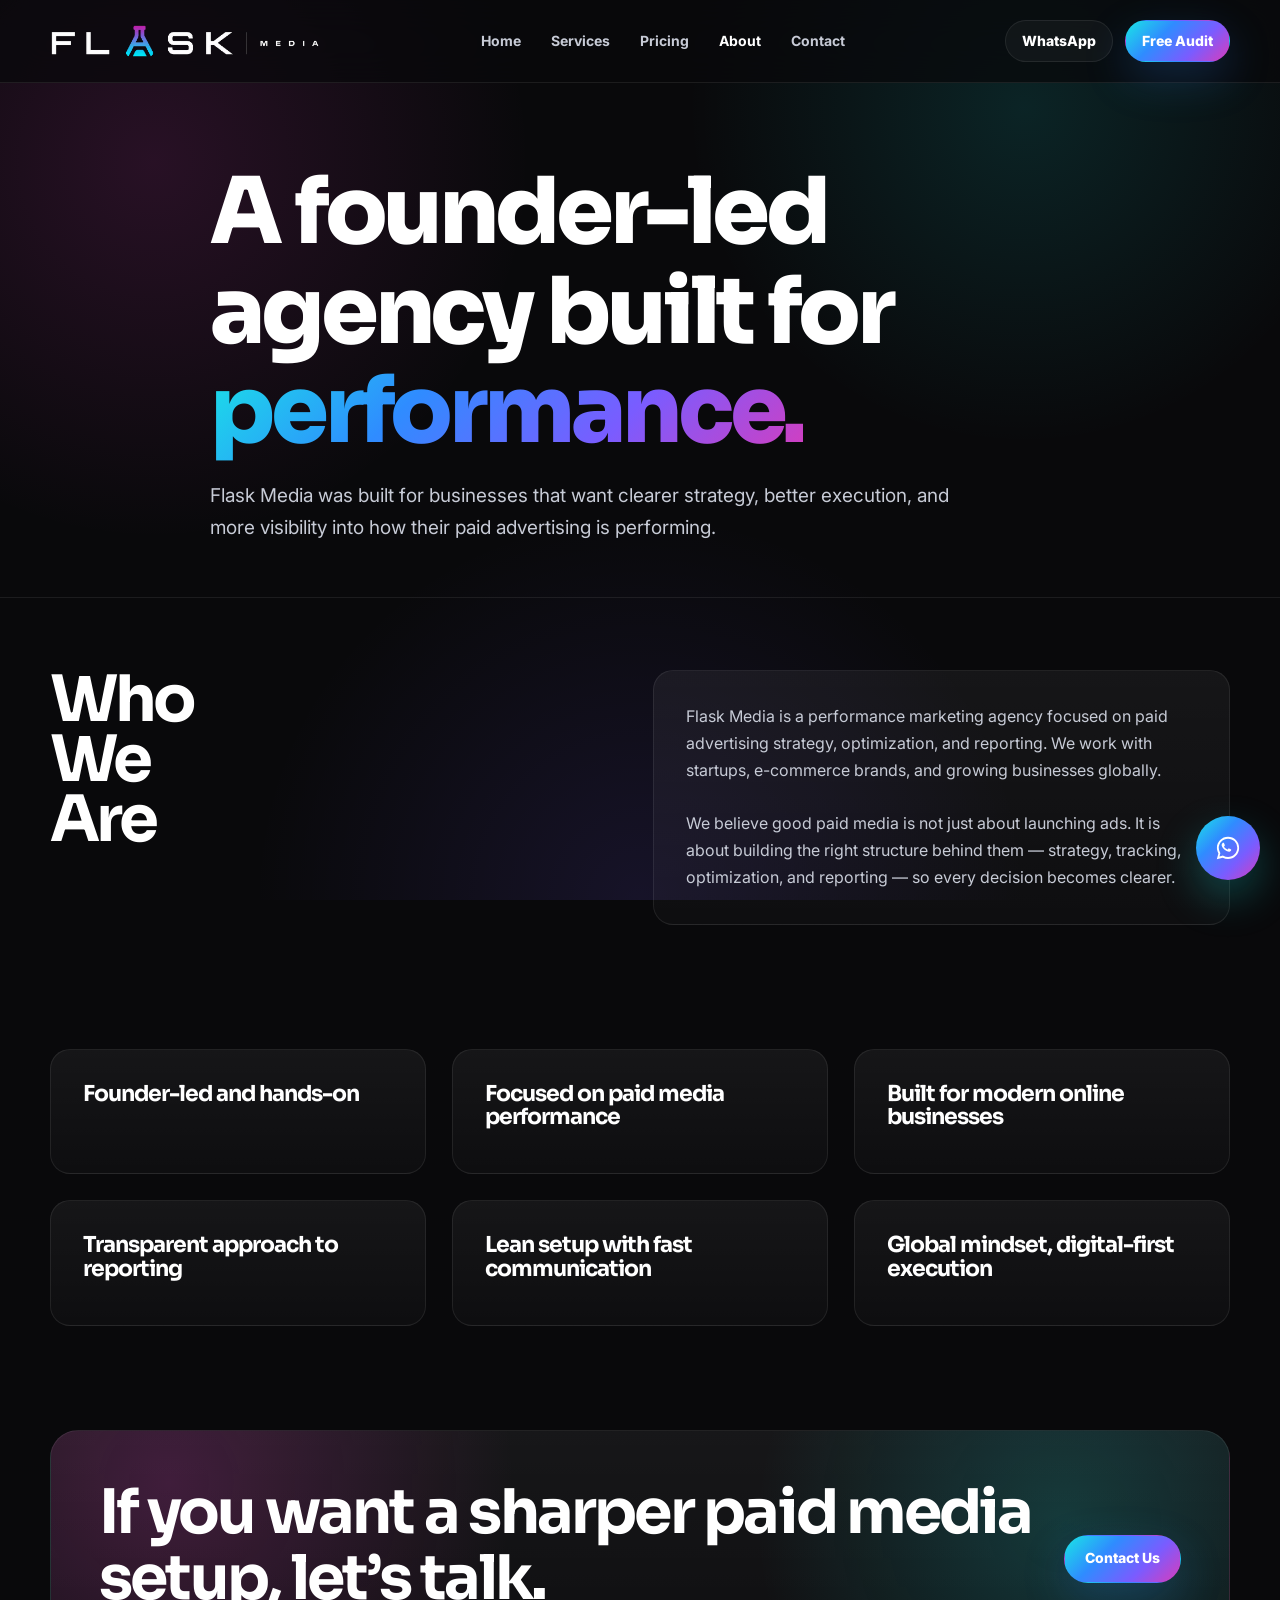
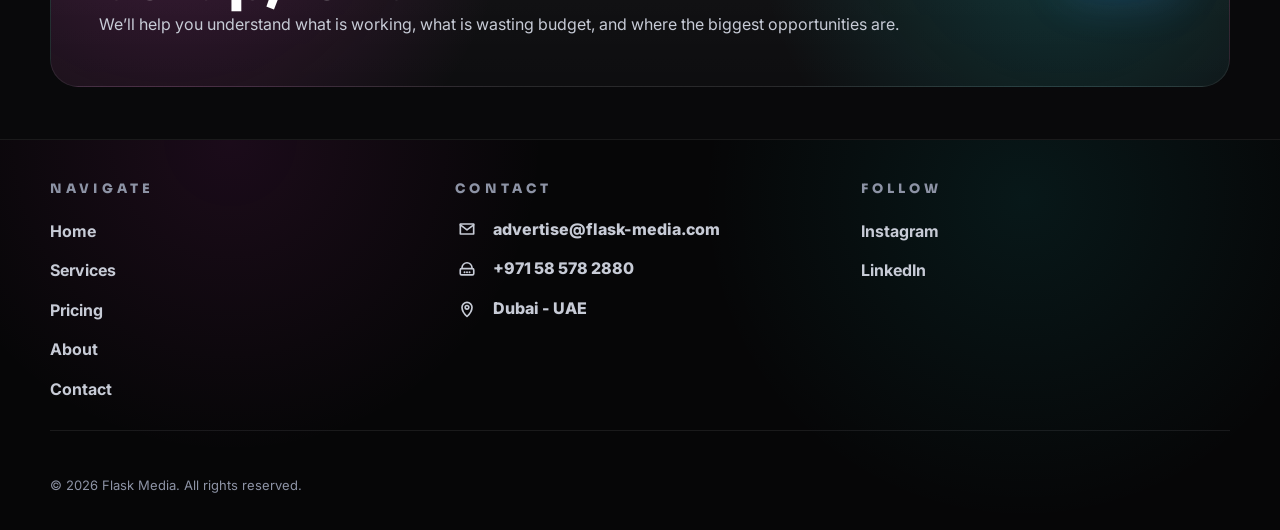
==== commit 06256c88: ".." ====
--- a/about.html
+++ b/about.html
@@ -39,8 +39,8 @@
         </section>
         <section class="section">
             <div class="container grid-2">
-                <div class="section-head reveal">
-          <h2>Who We Are</h2>
+                <div class="section-head reveal stacked-title stacked-title-who">
+          <h2><span>Who</span><span>We</span><span>Are</span></h2>
                 </div>
                 <div class="card reveal">
                     <p>Flask Media is a performance marketing agency focused on paid advertising strategy, optimization,
--- a/assets/css/style.css
+++ b/assets/css/style.css
@@ -1525,3 +1525,259 @@
 .section-head .eyebrow {
   display: none !important;
 }
+
+/* Home page mobile polish + horizontal swipe fix
+   Keeps the normal container padding, avoids the hero visual creating extra width,
+   and slightly reduces the logo size on desktop and mobile. */
+.logo img {
+  height: 40px;
+  max-width: 270px;
+}
+
+@media (max-width: 980px) {
+  .nav-wrap {
+    position: relative;
+  }
+
+  .nav-links.open {
+    left: 0;
+    right: 0;
+    width: 100%;
+  }
+}
+
+@media (max-width: 620px) {
+  html,
+  body {
+    max-width: 100%;
+    overflow-x: hidden;
+  }
+
+  .logo img {
+    height: 34px;
+    max-width: 210px;
+  }
+
+  .mobile-toggle {
+    width: 42px;
+    height: 42px;
+    border-radius: 12px;
+  }
+
+  .hero {
+    overflow-x: hidden;
+  }
+
+  .hero-grid,
+  .hero-copy,
+  .hero-visual {
+    min-width: 0;
+  }
+
+  .hero-grid {
+    overflow: visible;
+    gap: 30px;
+  }
+
+  .hero-copy h1 {
+    font-size: clamp(36px, 10vw, 48px);
+    line-height: 1.1;
+    letter-spacing: -0.055em;
+    max-width: 100%;
+  }
+
+  .hero-copy .lead {
+    max-width: 100%;
+    font-size: 16px;
+    line-height: 1.65;
+  }
+
+  .hero-ctas {
+    width: 100%;
+  }
+
+  .hero-visual {
+    width: 100%;
+    max-width: 100%;
+    overflow: hidden;
+  }
+
+  .hero-orb,
+  .signal-lines {
+    max-width: 100%;
+  }
+
+  .hero-orb {
+    width: min(340px, 92vw);
+    height: min(340px, 92vw);
+  }
+
+  .metric-card {
+    max-width: calc(50% - 12px);
+  }
+
+  .metric-1,
+  .metric-3 {
+    left: 6px;
+  }
+
+  .metric-2,
+  .metric-4 {
+    right: 6px;
+  }
+
+  .whatsapp-float {
+    right: 14px;
+    bottom: 14px;
+  }
+}
+
+/* Mobile hero animation fix v4: keep all 4 metric boxes, make them smaller, and keep them away from the flask emblem */
+@media (max-width: 620px) {
+  .hero-visual {
+    min-height: 330px !important;
+    padding: 10px 0 18px !important;
+    overflow: hidden !important;
+  }
+
+  .hero-emblem {
+    width: min(230px, 60vw) !important;
+    height: min(230px, 60vw) !important;
+    margin: 0 auto !important;
+  }
+
+  .hero-emblem img,
+  .hero-emblem .emblem-logo,
+  .hero-emblem .brand-emblem,
+  .emblem-img {
+    width: min(120px, 31vw) !important;
+    max-width: 120px !important;
+    transform: scale(1) !important;
+  }
+
+  .emblem-halo {
+    width: 175px !important;
+    height: 175px !important;
+    filter: blur(14px) !important;
+  }
+
+  .hero-orb {
+    width: min(265px, 70vw) !important;
+    height: min(265px, 70vw) !important;
+    filter: blur(10px) !important;
+  }
+
+  .signal-lines {
+    width: 100% !important;
+    height: 100% !important;
+    opacity: .34 !important;
+  }
+
+  .metric-card {
+    display: block !important;
+    width: 88px !important;
+    max-width: 88px !important;
+    padding: 8px !important;
+    border-radius: 13px !important;
+    box-shadow: 0 10px 26px rgba(47, 140, 255, .14), 0 0 34px rgba(217, 60, 187, .09) !important;
+  }
+
+  .metric-card small {
+    font-size: 8px !important;
+    letter-spacing: .05em !important;
+  }
+
+  .metric-card strong {
+    font-size: 14px !important;
+    margin-top: 2px !important;
+  }
+
+  .metric-card .up {
+    font-size: 9px !important;
+    line-height: 1.15 !important;
+  }
+
+  .metric-1 {
+    left: 6px !important;
+    top: 32px !important;
+  }
+
+  .metric-2 {
+    right: 6px !important;
+    top: 56px !important;
+  }
+
+  .metric-3 {
+    left: 6px !important;
+    bottom: 34px !important;
+  }
+
+  .metric-4 {
+    right: 6px !important;
+    bottom: 58px !important;
+  }
+}
+
+@media (max-width: 390px) {
+  .metric-card {
+    width: 84px !important;
+    max-width: 84px !important;
+    padding: 7px !important;
+  }
+
+  .metric-card strong {
+    font-size: 13px !important;
+  }
+
+  .hero-emblem {
+    width: min(220px, 58vw) !important;
+    height: min(220px, 58vw) !important;
+  }
+}
+
+
+/* Desktop stacked short section titles for home + about */
+.stacked-title h2 span {
+  display: inline;
+}
+
+@media (min-width: 981px) {
+  .grid-2 > .stacked-title {
+    align-self: start;
+    margin-bottom: 0;
+    max-width: 420px;
+  }
+
+  .stacked-title h2 {
+    font-size: clamp(58px, 5vw, 78px);
+    line-height: .94;
+    letter-spacing: -0.065em;
+    max-width: none;
+  }
+
+  .stacked-title h2 span {
+    display: block;
+  }
+
+  .stacked-title-what h2 {
+    max-width: 4.6ch;
+  }
+
+  .stacked-title-why h2 {
+    max-width: 5.7ch;
+  }
+
+  .stacked-title-who h2 {
+    max-width: 4.8ch;
+  }
+}
+
+@media (max-width: 980px) {
+  .stacked-title h2 {
+    max-width: 100%;
+  }
+
+  .stacked-title h2 span {
+    display: inline;
+  }
+}
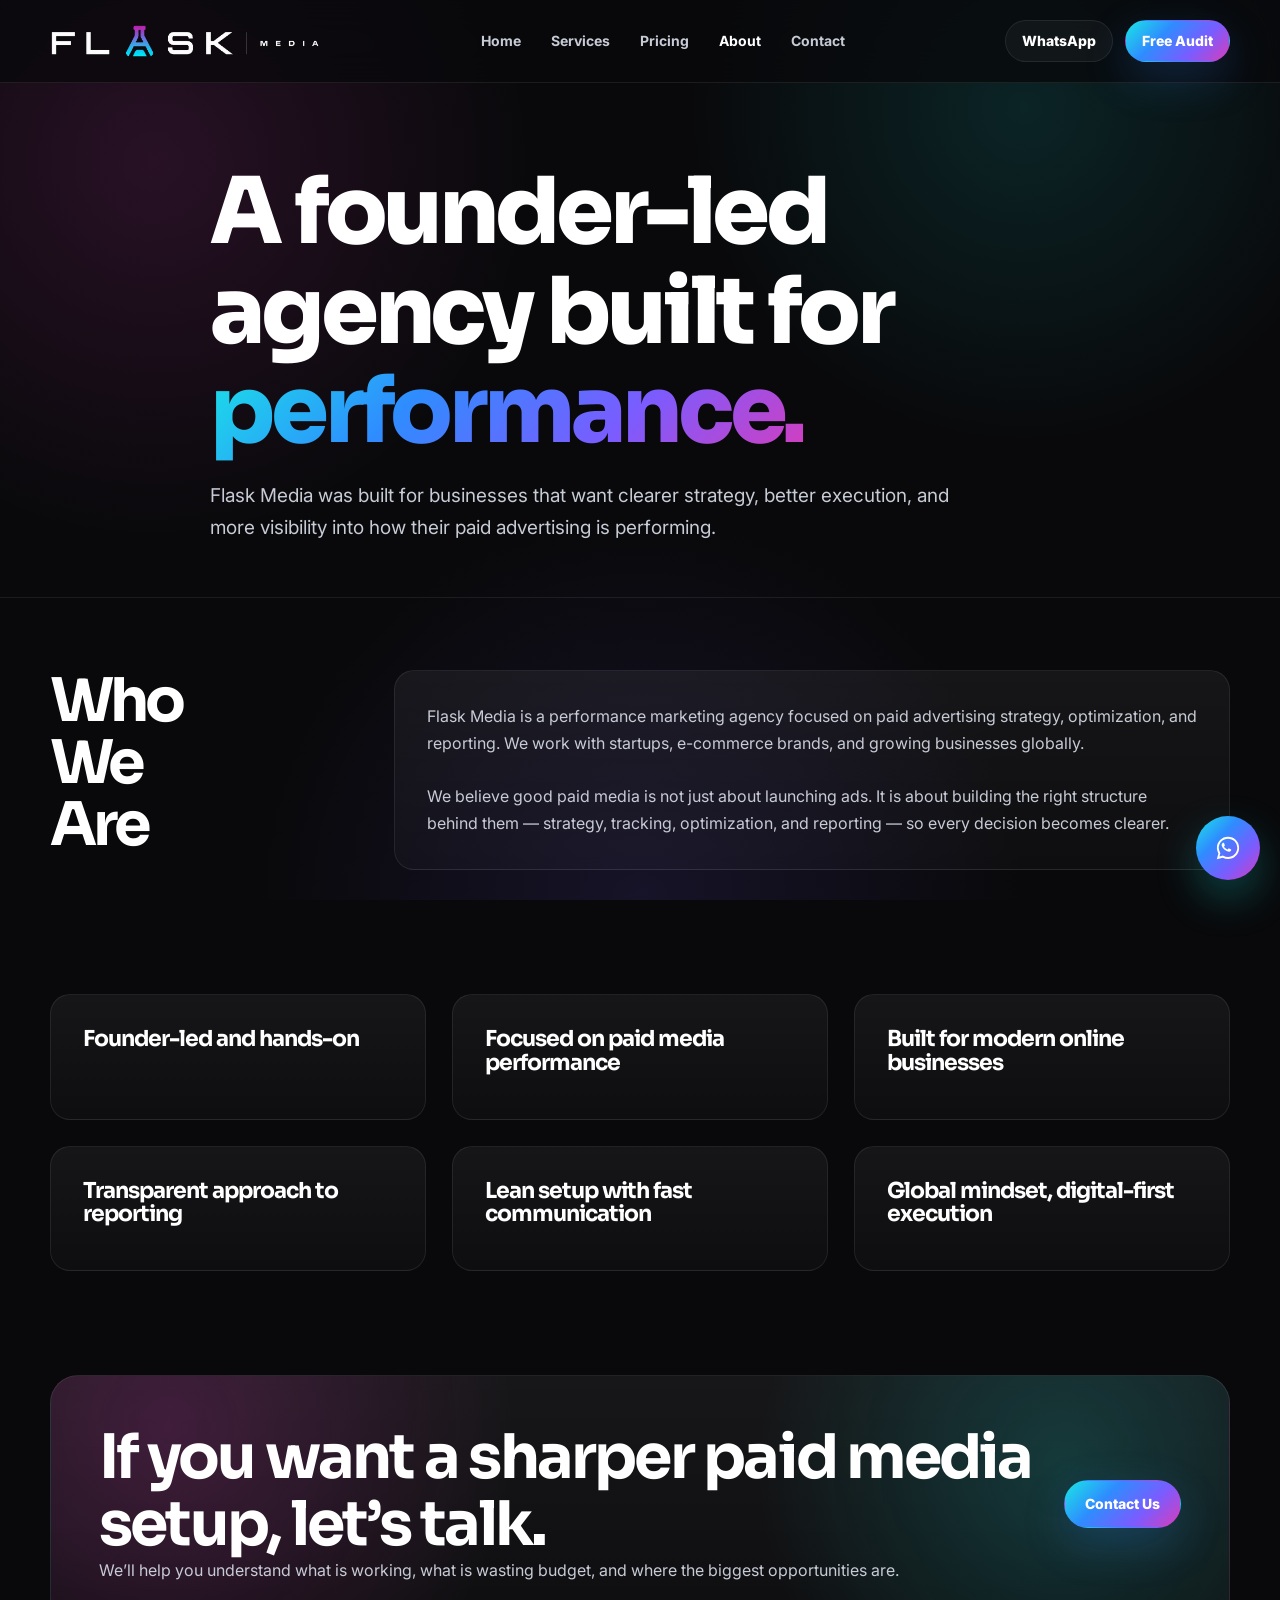
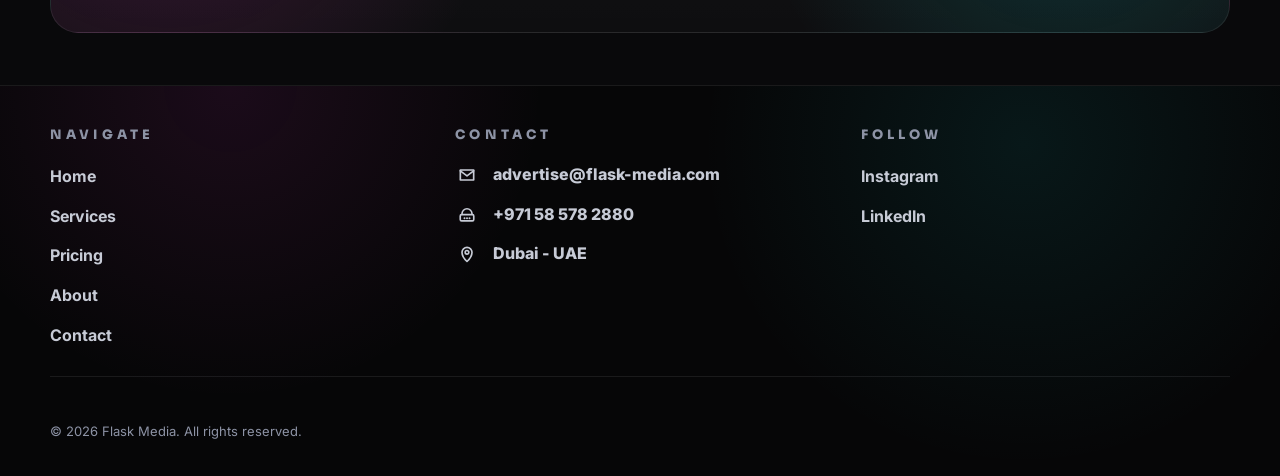
==== commit e278b7c4: "xx" ====
--- a/about.html
+++ b/about.html
@@ -38,7 +38,7 @@
             </div>
         </section>
         <section class="section">
-            <div class="container grid-2">
+            <div class="container grid-2 split-headline-layout">
                 <div class="section-head reveal stacked-title stacked-title-who">
           <h2><span>Who</span><span>We</span><span>Are</span></h2>
                 </div>
--- a/assets/css/style.css
+++ b/assets/css/style.css
@@ -1781,3 +1781,68 @@
     display: inline;
   }
 }
+
+
+/* Desktop headline layout polish for short stacked titles on home + about */
+@media (min-width: 981px) {
+  .split-headline-layout {
+    grid-template-columns: minmax(220px, 300px) minmax(0, 1fr);
+    column-gap: clamp(24px, 3.4vw, 56px);
+    align-items: start;
+  }
+
+  .split-headline-layout > .stacked-title {
+    align-self: start;
+    margin-bottom: 0;
+    max-width: 300px;
+    padding-top: 4px;
+  }
+
+  .split-headline-layout > .stacked-title h2 {
+    display: flex;
+    flex-direction: column;
+    gap: 8px;
+    font-size: clamp(54px, 4.7vw, 76px);
+    line-height: 0.9;
+    letter-spacing: -0.07em;
+  }
+
+  .split-headline-layout > .stacked-title h2 span {
+    display: block;
+  }
+
+  .split-headline-layout > .stacked-title.stacked-title-what h2 {
+    max-width: 4.2ch;
+  }
+
+  .split-headline-layout > .stacked-title.stacked-title-who h2 {
+    max-width: 4.5ch;
+  }
+
+  .split-headline-layout > .stacked-title.stacked-title-why h2 {
+    max-width: 5.8ch;
+  }
+
+  .split-headline-layout > :not(.stacked-title) {
+    align-self: start;
+  }
+}
+
+@media (max-width: 980px) {
+  .split-headline-layout {
+    grid-template-columns: 1fr;
+  }
+
+  .split-headline-layout > .stacked-title {
+    max-width: 100%;
+  }
+
+  .split-headline-layout > .stacked-title h2 {
+    display: block;
+    line-height: 1.02;
+  }
+
+  .split-headline-layout > .stacked-title h2 span {
+    display: inline;
+  }
+}
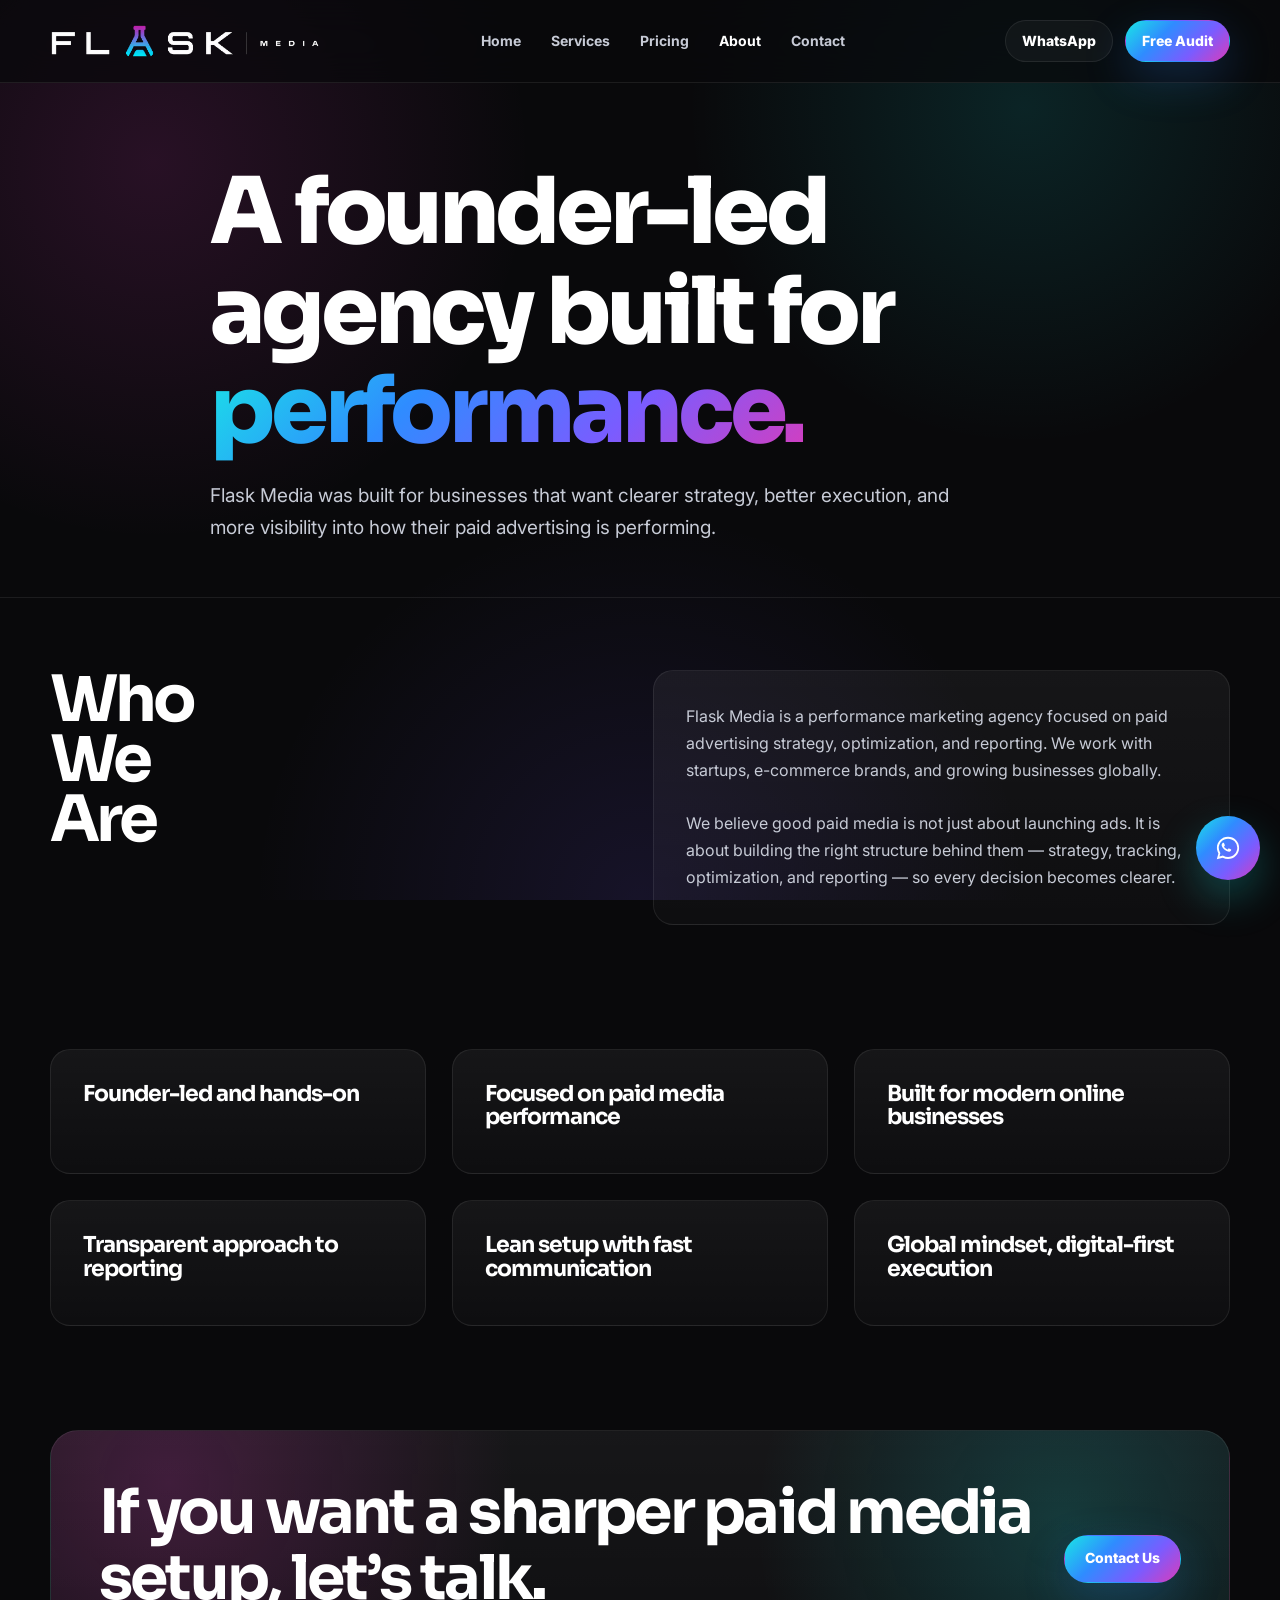
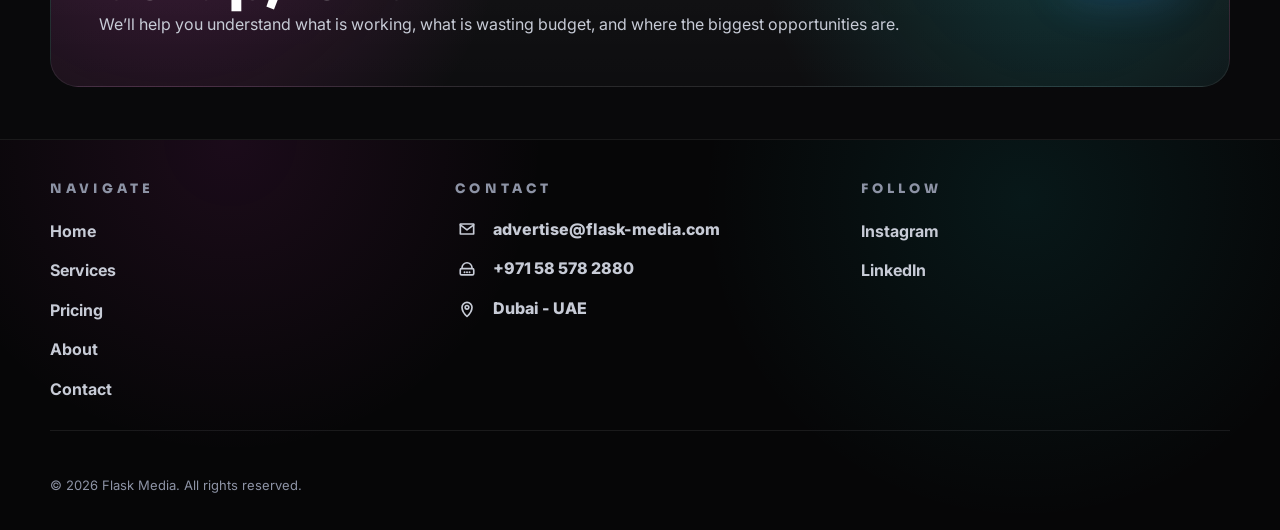
==== commit 8e78ef3a: "xx" ====
--- a/about.html
+++ b/about.html
@@ -38,7 +38,7 @@
             </div>
         </section>
         <section class="section">
-            <div class="container grid-2 split-headline-layout">
+            <div class="container grid-2">
                 <div class="section-head reveal stacked-title stacked-title-who">
           <h2><span>Who</span><span>We</span><span>Are</span></h2>
                 </div>
--- a/assets/css/style.css
+++ b/assets/css/style.css
@@ -1781,68 +1781,3 @@
     display: inline;
   }
 }
-
-
-/* Desktop headline layout polish for short stacked titles on home + about */
-@media (min-width: 981px) {
-  .split-headline-layout {
-    grid-template-columns: minmax(220px, 300px) minmax(0, 1fr);
-    column-gap: clamp(24px, 3.4vw, 56px);
-    align-items: start;
-  }
-
-  .split-headline-layout > .stacked-title {
-    align-self: start;
-    margin-bottom: 0;
-    max-width: 300px;
-    padding-top: 4px;
-  }
-
-  .split-headline-layout > .stacked-title h2 {
-    display: flex;
-    flex-direction: column;
-    gap: 8px;
-    font-size: clamp(54px, 4.7vw, 76px);
-    line-height: 0.9;
-    letter-spacing: -0.07em;
-  }
-
-  .split-headline-layout > .stacked-title h2 span {
-    display: block;
-  }
-
-  .split-headline-layout > .stacked-title.stacked-title-what h2 {
-    max-width: 4.2ch;
-  }
-
-  .split-headline-layout > .stacked-title.stacked-title-who h2 {
-    max-width: 4.5ch;
-  }
-
-  .split-headline-layout > .stacked-title.stacked-title-why h2 {
-    max-width: 5.8ch;
-  }
-
-  .split-headline-layout > :not(.stacked-title) {
-    align-self: start;
-  }
-}
-
-@media (max-width: 980px) {
-  .split-headline-layout {
-    grid-template-columns: 1fr;
-  }
-
-  .split-headline-layout > .stacked-title {
-    max-width: 100%;
-  }
-
-  .split-headline-layout > .stacked-title h2 {
-    display: block;
-    line-height: 1.02;
-  }
-
-  .split-headline-layout > .stacked-title h2 span {
-    display: inline;
-  }
-}
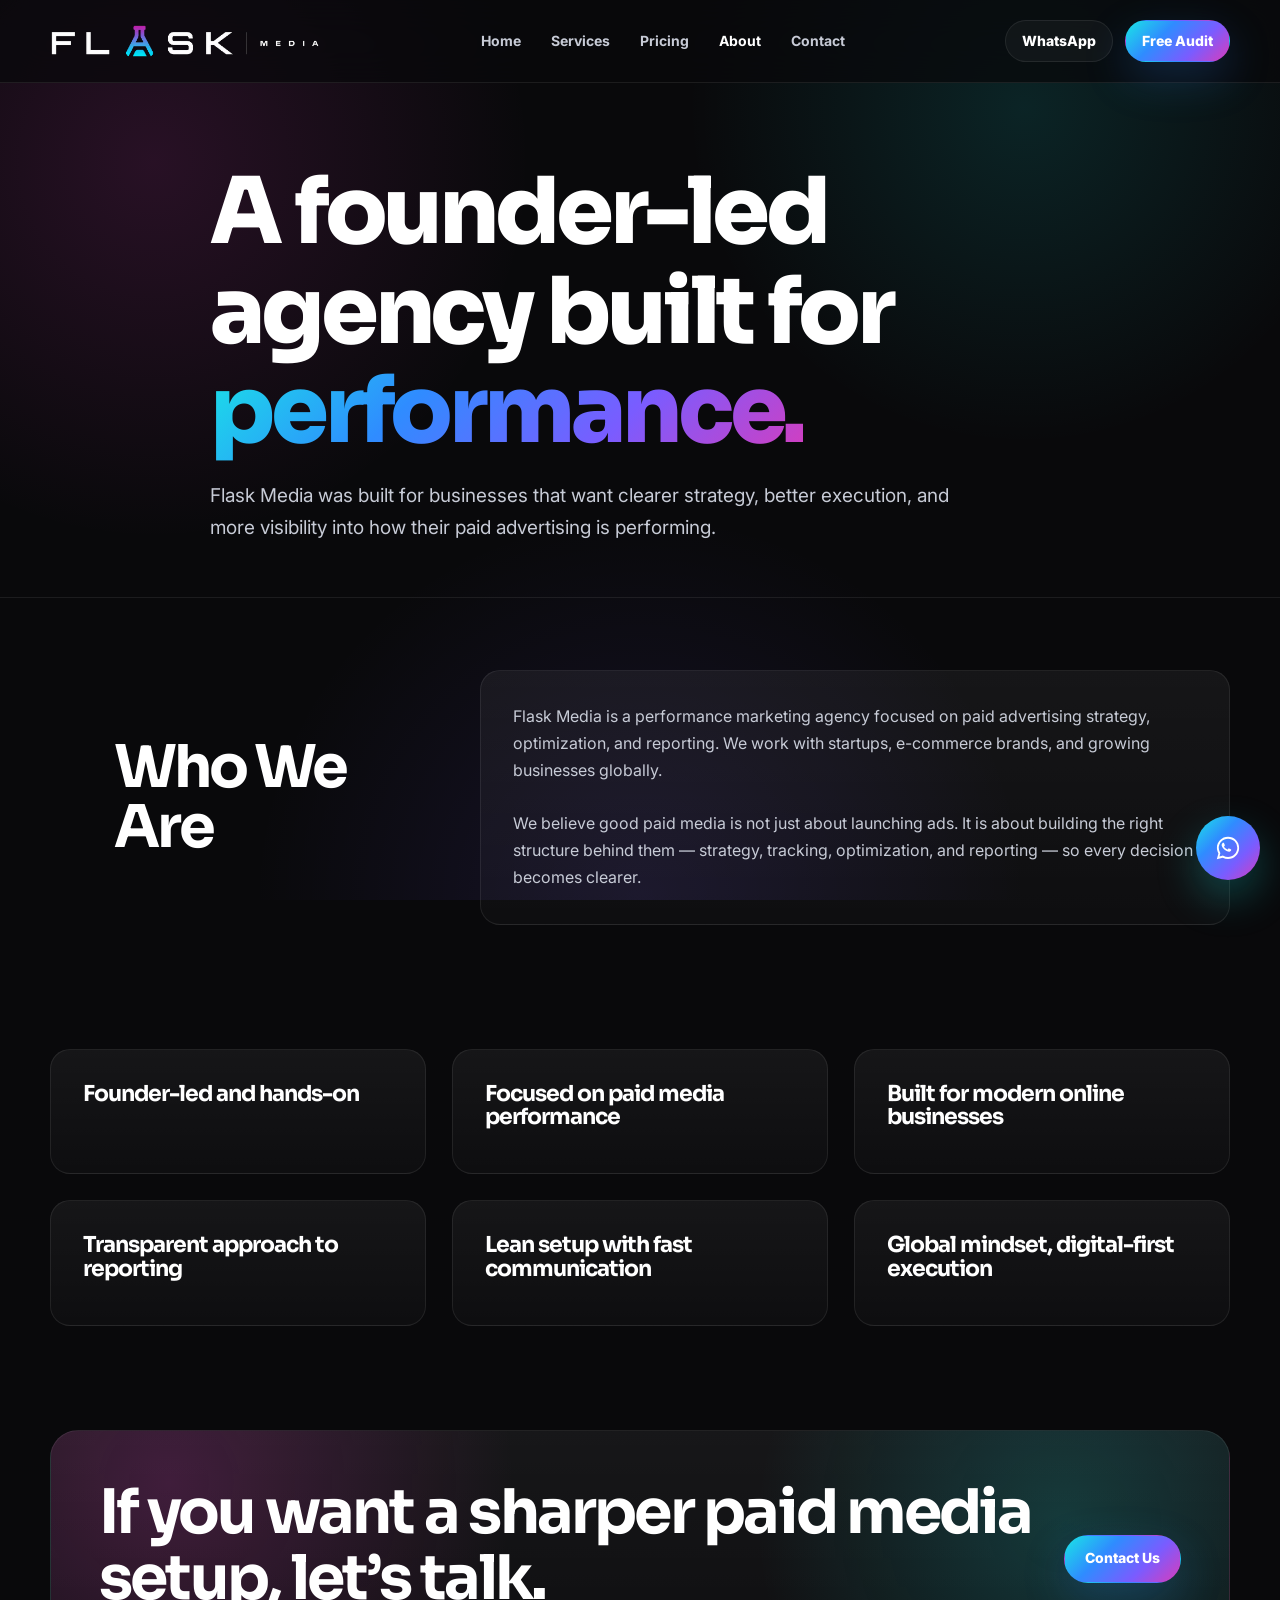
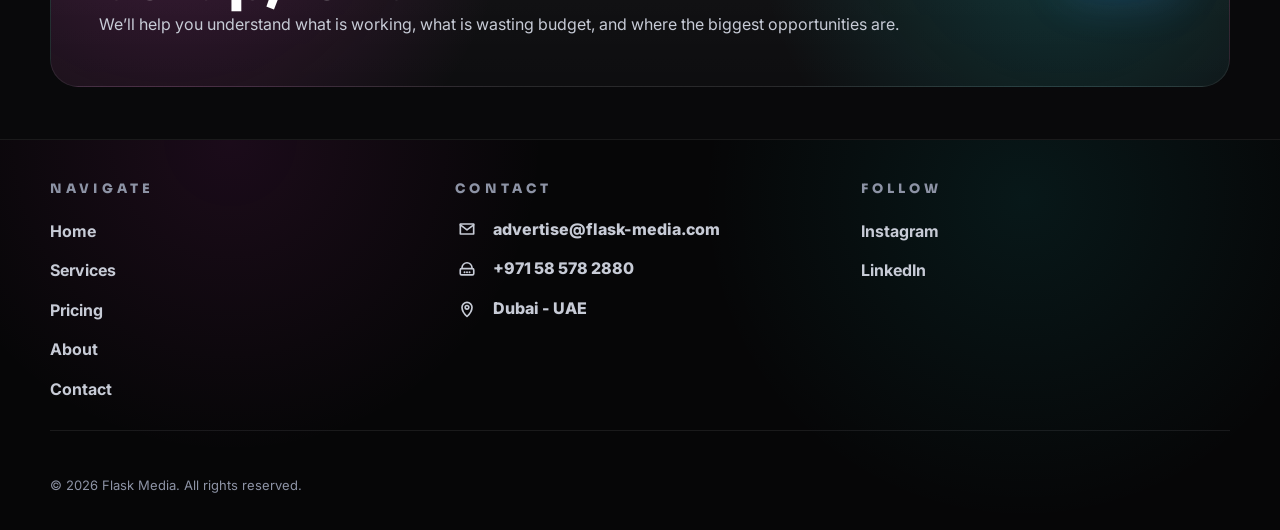
==== commit 8482a570: "xx" ====
--- a/about.html
+++ b/about.html
@@ -38,9 +38,9 @@
             </div>
         </section>
         <section class="section">
-            <div class="container grid-2">
+            <div class="container grid-2 stacked-feature">
                 <div class="section-head reveal stacked-title stacked-title-who">
-          <h2><span>Who</span><span>We</span><span>Are</span></h2>
+          <h2><span>Who We</span><span>Are</span></h2>
                 </div>
                 <div class="card reveal">
                     <p>Flask Media is a performance marketing agency focused on paid advertising strategy, optimization,
@@ -149,4 +149,4 @@
     <script src="assets/js/main.js"></script>
 </body>
 
-</html>+</html>
--- a/assets/css/style.css
+++ b/assets/css/style.css
@@ -588,17 +588,26 @@
 .process-card::before {
   counter-increment: step;
   content: '0' counter(step);
+  position: relative;
+  inset: auto;
+  display: block;
+  width: max-content;
+  margin-bottom: 16px;
   font-family: Sora, sans-serif;
   font-size: 14px;
+  line-height: 1;
   font-weight: 900;
   color: transparent;
   background: var(--gradient-brand);
   -webkit-background-clip: text;
   background-clip: text;
+  opacity: 1;
+  transition: none;
+  pointer-events: none;
 }
 
 .process-card h3 {
-  margin-top: 16px;
+  margin-top: 0;
 }
 
 .cta-band {
@@ -679,6 +688,30 @@
 
 .form-card {
   padding: 30px;
+}
+
+.form-status {
+  min-height: 24px;
+  margin-top: 14px;
+  font-size: 14px;
+  font-weight: 800;
+}
+
+.form-status[data-state="success"] {
+  color: var(--cyan);
+}
+
+.form-status[data-state="error"] {
+  color: #ff6bcb;
+}
+
+.form-status[data-state="loading"] {
+  color: var(--text-secondary);
+}
+
+.form-card button:disabled {
+  cursor: wait;
+  opacity: .72;
 }
 
 .form-grid {
@@ -1637,7 +1670,7 @@
   .hero-visual {
     min-height: 330px !important;
     padding: 10px 0 18px !important;
-    overflow: hidden !important;
+    overflow: visible !important;
   }
 
   .hero-emblem {
@@ -1662,15 +1695,17 @@
   }
 
   .hero-orb {
-    width: min(265px, 70vw) !important;
-    height: min(265px, 70vw) !important;
-    filter: blur(10px) !important;
+    width: min(330px, 86vw) !important;
+    height: min(330px, 86vw) !important;
+    filter: blur(18px) !important;
   }
 
   .signal-lines {
-    width: 100% !important;
-    height: 100% !important;
-    opacity: .34 !important;
+    inset: -42px !important;
+    width: auto !important;
+    height: auto !important;
+    overflow: visible !important;
+    opacity: .24 !important;
   }
 
   .metric-card {
@@ -1742,33 +1777,32 @@
 }
 
 @media (min-width: 981px) {
+  .stacked-feature {
+    grid-template-columns: minmax(240px, 360px) minmax(0, 1fr);
+    column-gap: clamp(44px, 5.5vw, 88px);
+    align-items: center;
+  }
+
   .grid-2 > .stacked-title {
-    align-self: start;
+    align-self: center;
+    justify-self: center;
     margin-bottom: 0;
-    max-width: 420px;
+    max-width: 360px;
   }
 
   .stacked-title h2 {
-    font-size: clamp(58px, 5vw, 78px);
-    line-height: .94;
-    letter-spacing: -0.065em;
-    max-width: none;
+    font-size: clamp(52px, 4.6vw, 72px);
+    line-height: 1.02;
+    letter-spacing: -0.052em;
+    max-width: 10ch;
   }
 
   .stacked-title h2 span {
     display: block;
   }
 
-  .stacked-title-what h2 {
-    max-width: 4.6ch;
-  }
-
-  .stacked-title-why h2 {
-    max-width: 5.7ch;
-  }
-
-  .stacked-title-who h2 {
-    max-width: 4.8ch;
+  .stacked-feature > :not(.stacked-title) {
+    align-self: center;
   }
 }
 
@@ -1780,4 +1814,8 @@
   .stacked-title h2 span {
     display: inline;
   }
-}
+
+  .stacked-title h2 span:not(:last-child)::after {
+    content: " ";
+  }
+}
